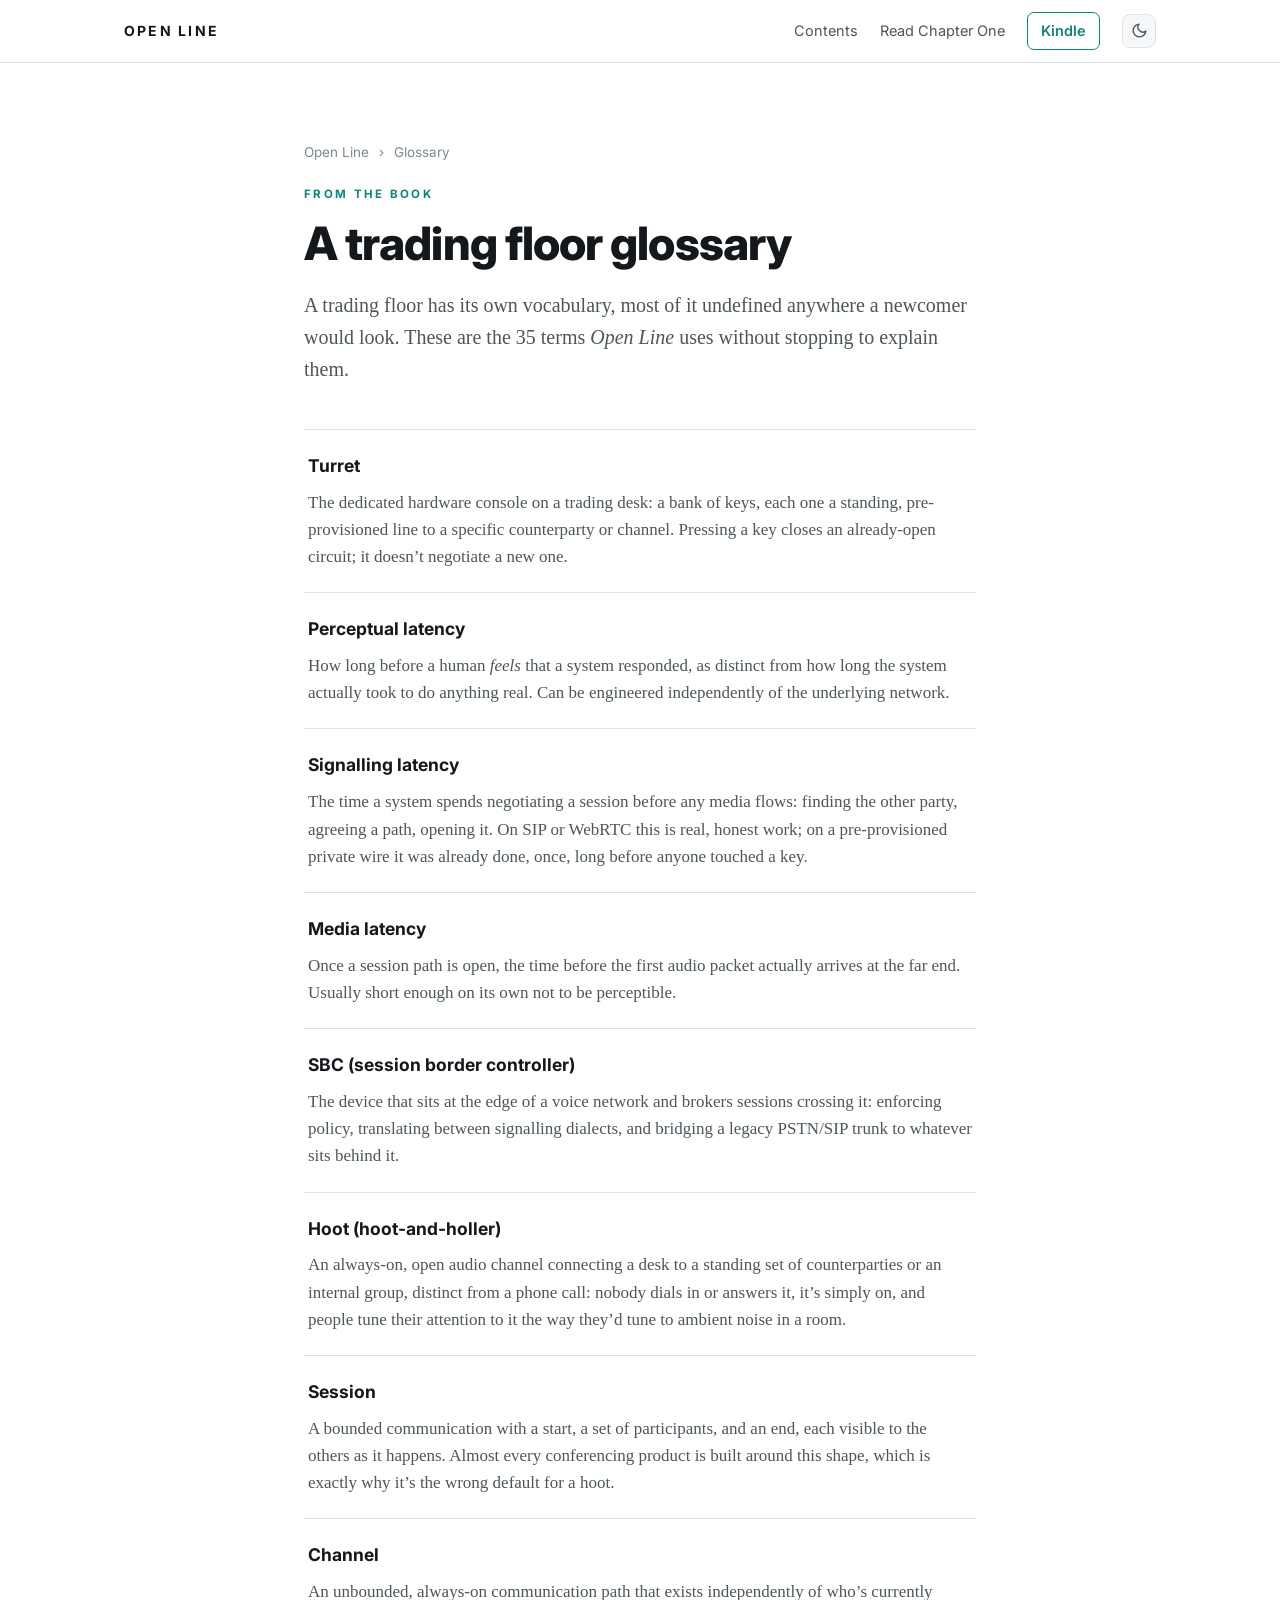
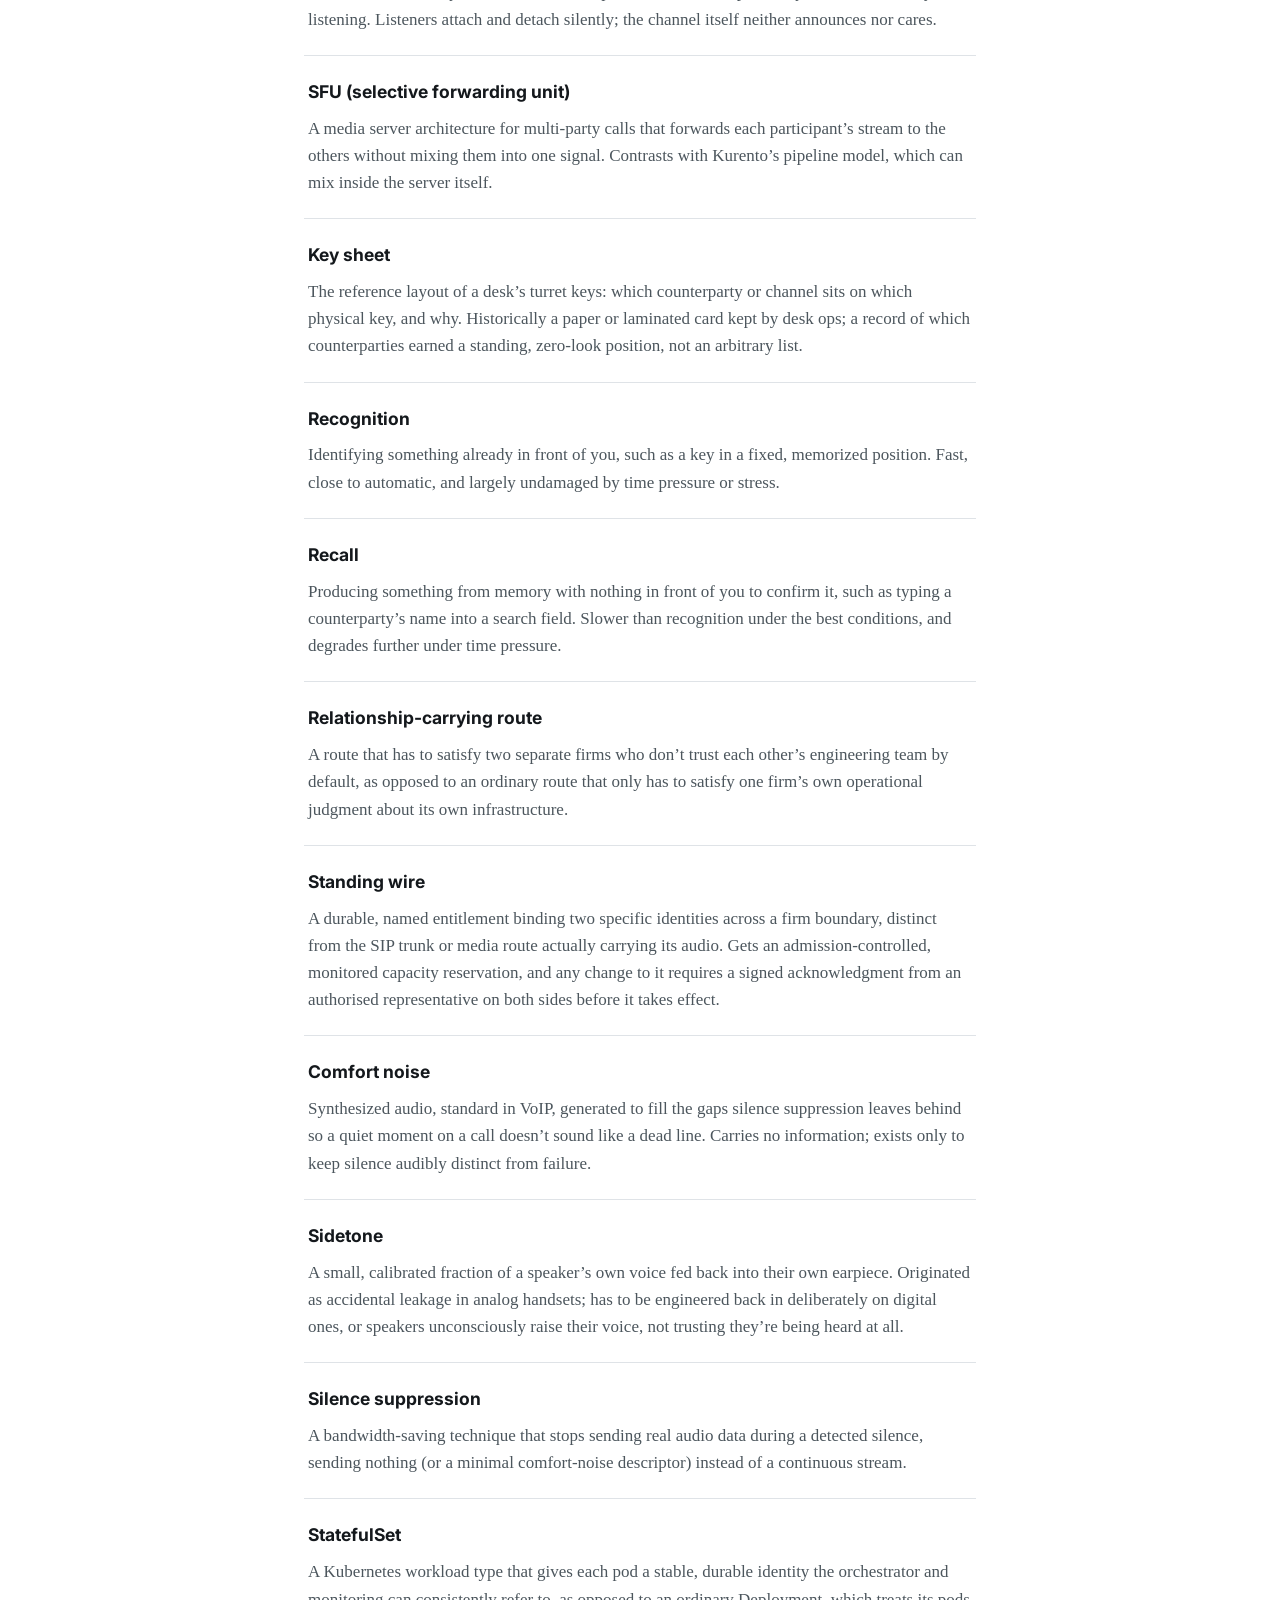
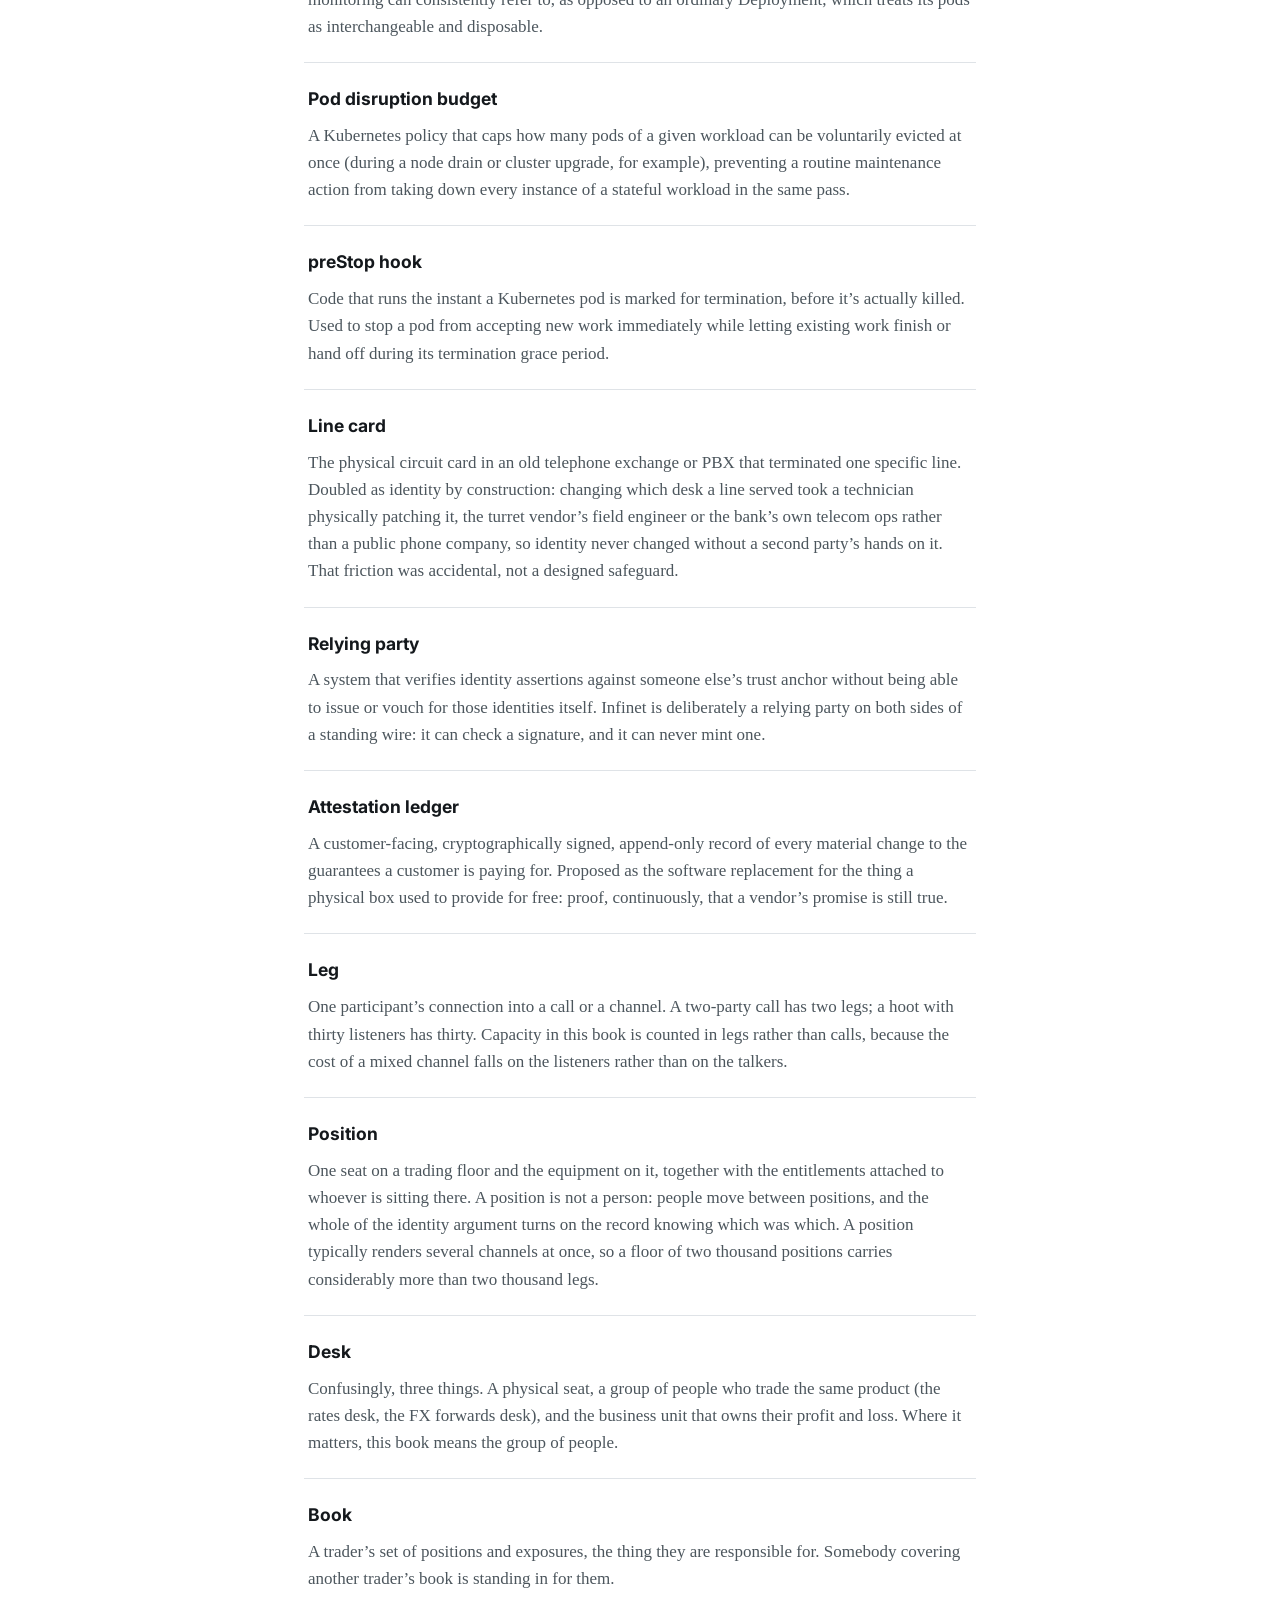
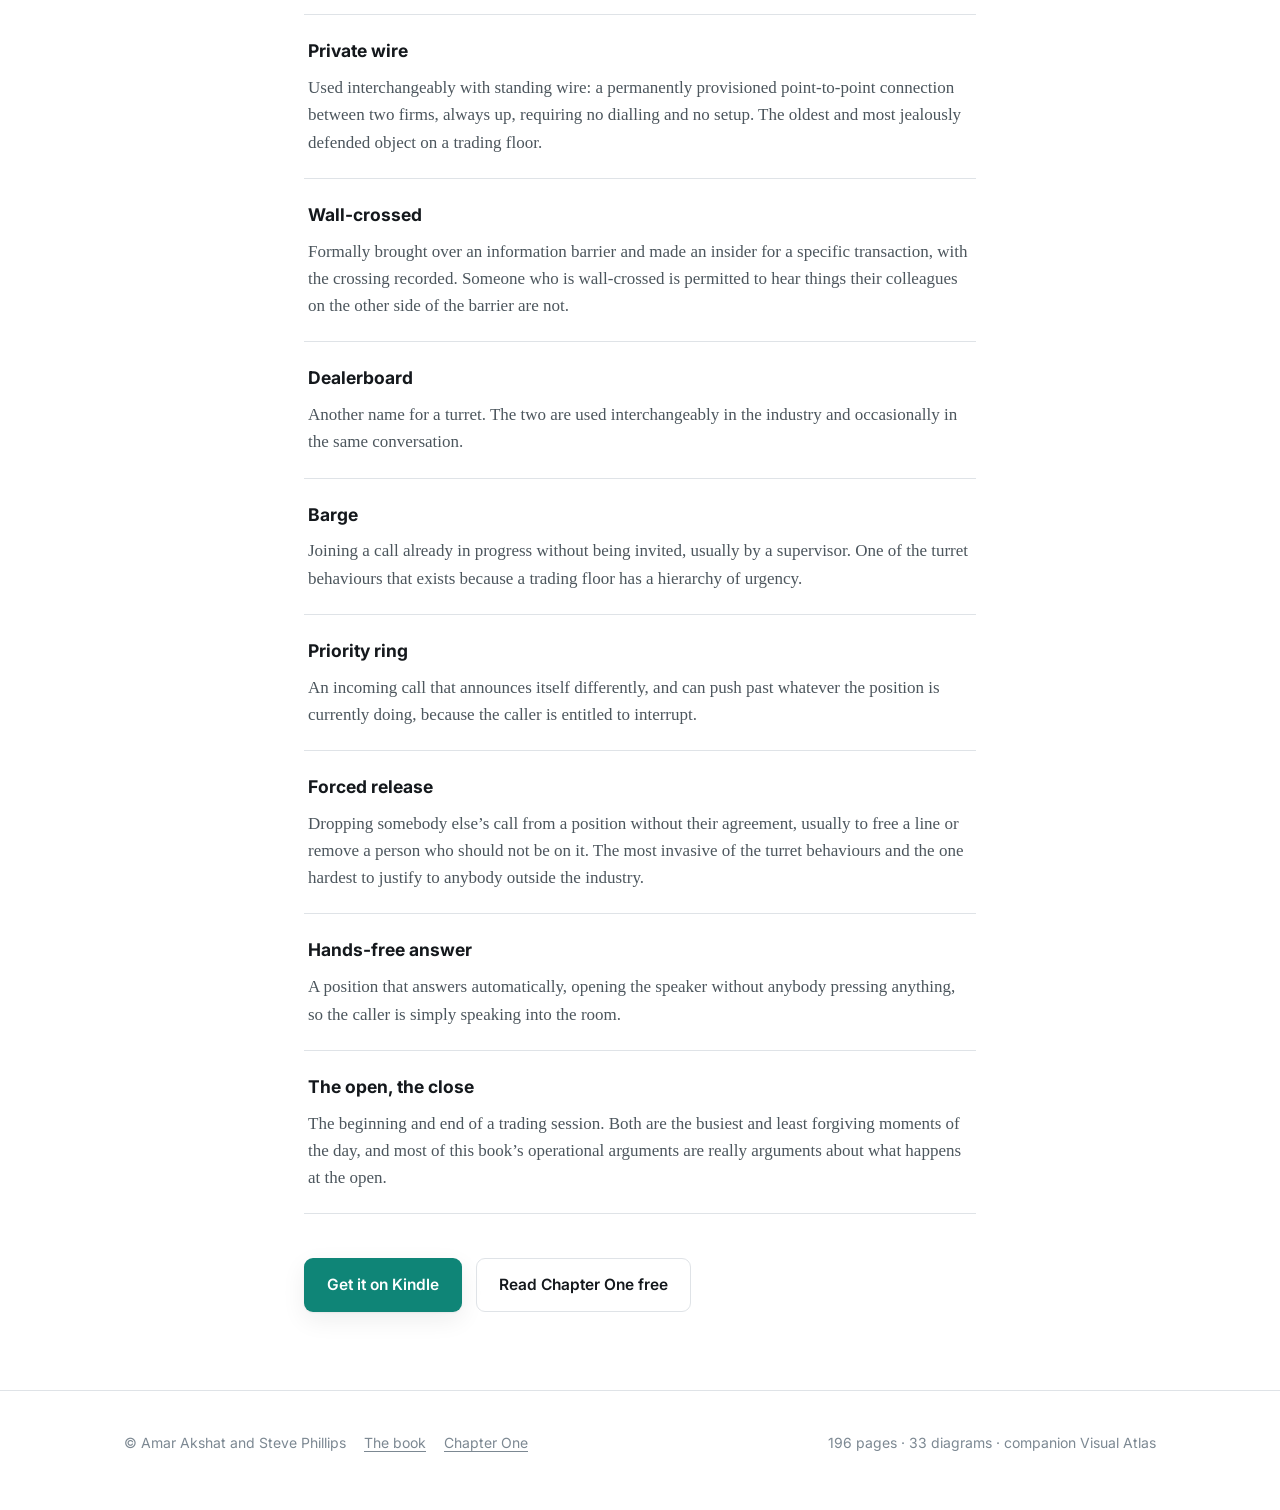
==== glossary/index.html @ 53867928 "Glossary page, turret explainer, and a pass on performance and metadata" ====
<!doctype html>
<html lang="en" data-theme="light">
<head>
<meta charset="utf-8">
<meta name="viewport" content="width=device-width, initial-scale=1">
<title>Trading Floor Glossary: Turret, Hoot, Private Wire and 32 More</title>
<meta name="description" content="A trading floor glossary: turret, dealerboard, hoot, private wire, key sheet, SBC, SFU, sidetone, comfort noise, barge and more. Thirty-five terms the floor uses and never defines, from the book Open Line.">
<link rel="canonical" href="https://tradervoice-book.press/glossary/">
<meta property="og:type" content="article">
<meta property="og:site_name" content="Open Line">
<meta property="og:locale" content="en_GB">
<meta property="og:title" content="A Trading Floor Glossary">
<meta property="og:description" content="A trading floor glossary: turret, dealerboard, hoot, private wire, key sheet, SBC, SFU, sidetone, comfort noise, barge and more. Thirty-five terms the floor uses and never defines, from the book Open Line.">
<meta property="og:url" content="https://tradervoice-book.press/glossary/">
<meta property="og:image" content="https://tradervoice-book.press/assets/og.jpg">
<meta property="og:image:type" content="image/jpeg">
<meta property="og:image:width" content="1200">
<meta property="og:image:height" content="630">
<meta name="twitter:card" content="summary_large_image">
<meta name="twitter:title" content="A Trading Floor Glossary">
<meta name="twitter:description" content="A trading floor glossary: turret, dealerboard, hoot, private wire, key sheet, SBC, SFU, sidetone, comfort noise, barge and more. Thirty-five terms the floor uses and never defines, from the book Open Line.">
<meta name="twitter:image" content="https://tradervoice-book.press/assets/og.jpg">
<meta name="theme-color" content="#ffffff" media="(prefers-color-scheme: light)">
<meta name="theme-color" content="#0d1117" media="(prefers-color-scheme: dark)">
<link rel="icon" href="../assets/favicon.svg" type="image/svg+xml">
<link rel="apple-touch-icon" href="../assets/apple-touch-icon.png">
<link rel="stylesheet" href="../assets/style.css">
<link rel="preconnect" href="https://fonts.googleapis.com">
<link rel="preconnect" href="https://fonts.gstatic.com" crossorigin>
<link rel="stylesheet" href="https://fonts.googleapis.com/css2?family=Inter:wght@400;600;700;800&display=swap" media="print" onload="this.media='all'">
<noscript><link rel="stylesheet" href="https://fonts.googleapis.com/css2?family=Inter:wght@400;600;700;800&display=swap"></noscript>
<script>
  (function () {
    var t = localStorage.getItem('ol-theme');
    document.documentElement.setAttribute('data-theme', t || (matchMedia('(prefers-color-scheme: dark)').matches ? 'dark' : 'light'));
  })();
</script>
<script type="application/ld+json">
{
  "@context": "https://schema.org",
  "@type": "DefinedTermSet",
  "name": "A trading floor glossary",
  "description": "A trading floor glossary: turret, dealerboard, hoot, private wire, key sheet, SBC, SFU, sidetone, comfort noise, barge and more. Thirty-five terms the floor uses and never defines, from the book Open Line.",
  "url": "https://tradervoice-book.press/glossary/",
  "hasDefinedTerm": [
    {
      "@type": "DefinedTerm",
      "name": "Turret",
      "description": "The dedicated hardware console on a trading desk: a bank of keys, each one a standing, pre-provisioned line to a specific counterparty or channel. Pressing a key closes an already-open circuit; it doesn\u2019t negotiate a new one.",
      "url": "https://tradervoice-book.press/glossary/#turret"
    },
    {
      "@type": "DefinedTerm",
      "name": "Perceptual latency",
      "description": "How long before a human feels that a system responded, as distinct from how long the system actually took to do anything real. Can be engineered independently of the underlying network.",
      "url": "https://tradervoice-book.press/glossary/#perceptual-latency"
    },
    {
      "@type": "DefinedTerm",
      "name": "Signalling latency",
      "description": "The time a system spends negotiating a session before any media flows: finding the other party, agreeing a path, opening it. On SIP or WebRTC this is real, honest work; on a pre-provisioned private wire it was already done, once, long before anyone touched a key.",
      "url": "https://tradervoice-book.press/glossary/#signalling-latency"
    },
    {
      "@type": "DefinedTerm",
      "name": "Media latency",
      "description": "Once a session path is open, the time before the first audio packet actually arrives at the far end. Usually short enough on its own not to be perceptible.",
      "url": "https://tradervoice-book.press/glossary/#media-latency"
    },
    {
      "@type": "DefinedTerm",
      "name": "SBC (session border controller)",
      "description": "The device that sits at the edge of a voice network and brokers sessions crossing it: enforcing policy, translating between signalling dialects, and bridging a legacy PSTN/SIP trunk to whatever sits behind it.",
      "url": "https://tradervoice-book.press/glossary/#sbc"
    },
    {
      "@type": "DefinedTerm",
      "name": "Hoot (hoot-and-holler)",
      "description": "An always-on, open audio channel connecting a desk to a standing set of counterparties or an internal group, distinct from a phone call: nobody dials in or answers it, it\u2019s simply on, and people tune their attention to it the way they\u2019d tune to ambient noise in a room.",
      "url": "https://tradervoice-book.press/glossary/#hoot"
    },
    {
      "@type": "DefinedTerm",
      "name": "Session",
      "description": "A bounded communication with a start, a set of participants, and an end, each visible to the others as it happens. Almost every conferencing product is built around this shape, which is exactly why it\u2019s the wrong default for a hoot.",
      "url": "https://tradervoice-book.press/glossary/#session"
    },
    {
      "@type": "DefinedTerm",
      "name": "Channel",
      "description": "An unbounded, always-on communication path that exists independently of who\u2019s currently listening. Listeners attach and detach silently; the channel itself neither announces nor cares.",
      "url": "https://tradervoice-book.press/glossary/#channel"
    },
    {
      "@type": "DefinedTerm",
      "name": "SFU (selective forwarding unit)",
      "description": "A media server architecture for multi-party calls that forwards each participant\u2019s stream to the others without mixing them into one signal. Contrasts with Kurento\u2019s pipeline model, which can mix inside the server itself.",
      "url": "https://tradervoice-book.press/glossary/#sfu"
    },
    {
      "@type": "DefinedTerm",
      "name": "Key sheet",
      "description": "The reference layout of a desk\u2019s turret keys: which counterparty or channel sits on which physical key, and why. Historically a paper or laminated card kept by desk ops; a record of which counterparties earned a standing, zero-look position, not an arbitrary list.",
      "url": "https://tradervoice-book.press/glossary/#key-sheet"
    },
    {
      "@type": "DefinedTerm",
      "name": "Recognition",
      "description": "Identifying something already in front of you, such as a key in a fixed, memorized position. Fast, close to automatic, and largely undamaged by time pressure or stress.",
      "url": "https://tradervoice-book.press/glossary/#recognition"
    },
    {
      "@type": "DefinedTerm",
      "name": "Recall",
      "description": "Producing something from memory with nothing in front of you to confirm it, such as typing a counterparty\u2019s name into a search field. Slower than recognition under the best conditions, and degrades further under time pressure.",
      "url": "https://tradervoice-book.press/glossary/#recall"
    },
    {
      "@type": "DefinedTerm",
      "name": "Relationship-carrying route",
      "description": "A route that has to satisfy two separate firms who don\u2019t trust each other\u2019s engineering team by default, as opposed to an ordinary route that only has to satisfy one firm\u2019s own operational judgment about its own infrastructure.",
      "url": "https://tradervoice-book.press/glossary/#relationship-carrying-route"
    },
    {
      "@type": "DefinedTerm",
      "name": "Standing wire",
      "description": "A durable, named entitlement binding two specific identities across a firm boundary, distinct from the SIP trunk or media route actually carrying its audio. Gets an admission-controlled, monitored capacity reservation, and any change to it requires a signed acknowledgment from an authorised representative on both sides before it takes effect.",
      "url": "https://tradervoice-book.press/glossary/#standing-wire"
    },
    {
      "@type": "DefinedTerm",
      "name": "Comfort noise",
      "description": "Synthesized audio, standard in VoIP, generated to fill the gaps silence suppression leaves behind so a quiet moment on a call doesn\u2019t sound like a dead line. Carries no information; exists only to keep silence audibly distinct from failure.",
      "url": "https://tradervoice-book.press/glossary/#comfort-noise"
    },
    {
      "@type": "DefinedTerm",
      "name": "Sidetone",
      "description": "A small, calibrated fraction of a speaker\u2019s own voice fed back into their own earpiece. Originated as accidental leakage in analog handsets; has to be engineered back in deliberately on digital ones, or speakers unconsciously raise their voice, not trusting they\u2019re being heard at all.",
      "url": "https://tradervoice-book.press/glossary/#sidetone"
    },
    {
      "@type": "DefinedTerm",
      "name": "Silence suppression",
      "description": "A bandwidth-saving technique that stops sending real audio data during a detected silence, sending nothing (or a minimal comfort-noise descriptor) instead of a continuous stream.",
      "url": "https://tradervoice-book.press/glossary/#silence-suppression"
    },
    {
      "@type": "DefinedTerm",
      "name": "StatefulSet",
      "description": "A Kubernetes workload type that gives each pod a stable, durable identity the orchestrator and monitoring can consistently refer to, as opposed to an ordinary Deployment, which treats its pods as interchangeable and disposable.",
      "url": "https://tradervoice-book.press/glossary/#statefulset"
    },
    {
      "@type": "DefinedTerm",
      "name": "Pod disruption budget",
      "description": "A Kubernetes policy that caps how many pods of a given workload can be voluntarily evicted at once (during a node drain or cluster upgrade, for example), preventing a routine maintenance action from taking down every instance of a stateful workload in the same pass.",
      "url": "https://tradervoice-book.press/glossary/#pod-disruption-budget"
    },
    {
      "@type": "DefinedTerm",
      "name": "preStop hook",
      "description": "Code that runs the instant a Kubernetes pod is marked for termination, before it\u2019s actually killed. Used to stop a pod from accepting new work immediately while letting existing work finish or hand off during its termination grace period.",
      "url": "https://tradervoice-book.press/glossary/#prestop-hook"
    },
    {
      "@type": "DefinedTerm",
      "name": "Line card",
      "description": "The physical circuit card in an old telephone exchange or PBX that terminated one specific line. Doubled as identity by construction: changing which desk a line served took a technician physically patching it, the turret vendor\u2019s field engineer or the bank\u2019s own telecom ops rather than a public phone company, so identity never changed without a second party\u2019s hands on it. That friction was accidental, not a designed safeguard.",
      "url": "https://tradervoice-book.press/glossary/#line-card"
    },
    {
      "@type": "DefinedTerm",
      "name": "Relying party",
      "description": "A system that verifies identity assertions against someone else\u2019s trust anchor without being able to issue or vouch for those identities itself. Infinet is deliberately a relying party on both sides of a standing wire: it can check a signature, and it can never mint one.",
      "url": "https://tradervoice-book.press/glossary/#relying-party"
    },
    {
      "@type": "DefinedTerm",
      "name": "Attestation ledger",
      "description": "A customer-facing, cryptographically signed, append-only record of every material change to the guarantees a customer is paying for. Proposed as the software replacement for the thing a physical box used to provide for free: proof, continuously, that a vendor\u2019s promise is still true.",
      "url": "https://tradervoice-book.press/glossary/#attestation-ledger"
    },
    {
      "@type": "DefinedTerm",
      "name": "Leg",
      "description": "One participant\u2019s connection into a call or a channel. A two-party call has two legs; a hoot with thirty listeners has thirty. Capacity in this book is counted in legs rather than calls, because the cost of a mixed channel falls on the listeners rather than on the talkers.",
      "url": "https://tradervoice-book.press/glossary/#leg"
    },
    {
      "@type": "DefinedTerm",
      "name": "Position",
      "description": "One seat on a trading floor and the equipment on it, together with the entitlements attached to whoever is sitting there. A position is not a person: people move between positions, and the whole of the identity argument turns on the record knowing which was which. A position typically renders several channels at once, so a floor of two thousand positions carries considerably more than two thousand legs.",
      "url": "https://tradervoice-book.press/glossary/#position"
    },
    {
      "@type": "DefinedTerm",
      "name": "Desk",
      "description": "Confusingly, three things. A physical seat, a group of people who trade the same product (the rates desk, the FX forwards desk), and the business unit that owns their profit and loss. Where it matters, this book means the group of people.",
      "url": "https://tradervoice-book.press/glossary/#desk"
    },
    {
      "@type": "DefinedTerm",
      "name": "Book",
      "description": "A trader\u2019s set of positions and exposures, the thing they are responsible for. Somebody covering another trader\u2019s book is standing in for them.",
      "url": "https://tradervoice-book.press/glossary/#book"
    },
    {
      "@type": "DefinedTerm",
      "name": "Private wire",
      "description": "Used interchangeably with standing wire: a permanently provisioned point-to-point connection between two firms, always up, requiring no dialling and no setup. The oldest and most jealously defended object on a trading floor.",
      "url": "https://tradervoice-book.press/glossary/#private-wire"
    },
    {
      "@type": "DefinedTerm",
      "name": "Wall-crossed",
      "description": "Formally brought over an information barrier and made an insider for a specific transaction, with the crossing recorded. Someone who is wall-crossed is permitted to hear things their colleagues on the other side of the barrier are not.",
      "url": "https://tradervoice-book.press/glossary/#wall-crossed"
    },
    {
      "@type": "DefinedTerm",
      "name": "Dealerboard",
      "description": "Another name for a turret. The two are used interchangeably in the industry and occasionally in the same conversation.",
      "url": "https://tradervoice-book.press/glossary/#dealerboard"
    },
    {
      "@type": "DefinedTerm",
      "name": "Barge",
      "description": "Joining a call already in progress without being invited, usually by a supervisor. One of the turret behaviours that exists because a trading floor has a hierarchy of urgency.",
      "url": "https://tradervoice-book.press/glossary/#barge"
    },
    {
      "@type": "DefinedTerm",
      "name": "Priority ring",
      "description": "An incoming call that announces itself differently, and can push past whatever the position is currently doing, because the caller is entitled to interrupt.",
      "url": "https://tradervoice-book.press/glossary/#priority-ring"
    },
    {
      "@type": "DefinedTerm",
      "name": "Forced release",
      "description": "Dropping somebody else\u2019s call from a position without their agreement, usually to free a line or remove a person who should not be on it. The most invasive of the turret behaviours and the one hardest to justify to anybody outside the industry.",
      "url": "https://tradervoice-book.press/glossary/#forced-release"
    },
    {
      "@type": "DefinedTerm",
      "name": "Hands-free answer",
      "description": "A position that answers automatically, opening the speaker without anybody pressing anything, so the caller is simply speaking into the room.",
      "url": "https://tradervoice-book.press/glossary/#hands-free-answer"
    },
    {
      "@type": "DefinedTerm",
      "name": "The open, the close",
      "description": "The beginning and end of a trading session. Both are the busiest and least forgiving moments of the day, and most of this book\u2019s operational arguments are really arguments about what happens at the open.",
      "url": "https://tradervoice-book.press/glossary/#the-open-the-close"
    }
  ]
}
</script>
</head>
<body>

<nav class="nav">
  <div class="nav-in">
    <a class="brand" href="../">Open&nbsp;Line</a>
    <div class="nav-links">
      <a href="../#contents" class="hide-sm">Contents</a>
      <a href="../read/">Read Chapter One</a>
      <a class="nav-buy" href="https://www.amazon.com/Open-Line-Rebuilding-trading-floor-Kubernetes-ebook/dp/B0HHG6NGFH/" target="_blank" rel="noopener">Kindle</a>
      <button class="themer" id="themer" type="button" aria-label="Switch between light and dark theme">
        <svg class="i-moon" viewBox="0 0 24 24" fill="none" stroke="currentColor" stroke-width="2" stroke-linecap="round" stroke-linejoin="round" aria-hidden="true"><path d="M21 12.79A9 9 0 1 1 11.21 3 7 7 0 0 0 21 12.79z"/></svg>
        <svg class="i-sun" viewBox="0 0 24 24" fill="none" stroke="currentColor" stroke-width="2" stroke-linecap="round" stroke-linejoin="round" aria-hidden="true"><circle cx="12" cy="12" r="4.2"/><path d="M12 2v2M12 20v2M4.9 4.9l1.4 1.4M17.7 17.7l1.4 1.4M2 12h2M20 12h2M4.9 19.1l1.4-1.4M17.7 6.3l1.4-1.4"/></svg>
      </button>
    </div>
  </div>
</nav>

<section>
  <div class="wrap narrow">
    <nav class="crumbs" aria-label="Breadcrumb">
      <a href="../">Open Line</a> <span aria-hidden="true">&rsaquo;</span> <span>Glossary</span>
    </nav>
    <p class="eyebrow">From the book</p>
    <h1 class="gloss-h1">A trading floor glossary</h1>
    <p class="lede">A trading floor has its own vocabulary, most of it undefined anywhere a newcomer
    would look. These are the 35 terms <em>Open Line</em> uses without stopping to explain them.</p>
    <dl class="gloss">
      <div class="gterm" id="turret">
        <dt>Turret</dt>
        <dd>The dedicated hardware console on a trading desk: a bank of keys, each one a standing, pre-provisioned line to a specific counterparty or channel. Pressing a key closes an already-open circuit; it doesn’t negotiate a new one.</dd>
      </div>
      <div class="gterm" id="perceptual-latency">
        <dt>Perceptual latency</dt>
        <dd>How long before a human <em>feels</em> that a system responded, as distinct from how long the system actually took to do anything real. Can be engineered independently of the underlying network.</dd>
      </div>
      <div class="gterm" id="signalling-latency">
        <dt>Signalling latency</dt>
        <dd>The time a system spends negotiating a session before any media flows: finding the other party, agreeing a path, opening it. On SIP or WebRTC this is real, honest work; on a pre-provisioned private wire it was already done, once, long before anyone touched a key.</dd>
      </div>
      <div class="gterm" id="media-latency">
        <dt>Media latency</dt>
        <dd>Once a session path is open, the time before the first audio packet actually arrives at the far end. Usually short enough on its own not to be perceptible.</dd>
      </div>
      <div class="gterm" id="sbc">
        <dt>SBC (session border controller)</dt>
        <dd>The device that sits at the edge of a voice network and brokers sessions crossing it: enforcing policy, translating between signalling dialects, and bridging a legacy PSTN/SIP trunk to whatever sits behind it.</dd>
      </div>
      <div class="gterm" id="hoot">
        <dt>Hoot (hoot-and-holler)</dt>
        <dd>An always-on, open audio channel connecting a desk to a standing set of counterparties or an internal group, distinct from a phone call: nobody dials in or answers it, it’s simply on, and people tune their attention to it the way they’d tune to ambient noise in a room.</dd>
      </div>
      <div class="gterm" id="session">
        <dt>Session</dt>
        <dd>A bounded communication with a start, a set of participants, and an end, each visible to the others as it happens. Almost every conferencing product is built around this shape, which is exactly why it’s the wrong default for a hoot.</dd>
      </div>
      <div class="gterm" id="channel">
        <dt>Channel</dt>
        <dd>An unbounded, always-on communication path that exists independently of who’s currently listening. Listeners attach and detach silently; the channel itself neither announces nor cares.</dd>
      </div>
      <div class="gterm" id="sfu">
        <dt>SFU (selective forwarding unit)</dt>
        <dd>A media server architecture for multi-party calls that forwards each participant’s stream to the others without mixing them into one signal. Contrasts with Kurento’s pipeline model, which can mix inside the server itself.</dd>
      </div>
      <div class="gterm" id="key-sheet">
        <dt>Key sheet</dt>
        <dd>The reference layout of a desk’s turret keys: which counterparty or channel sits on which physical key, and why. Historically a paper or laminated card kept by desk ops; a record of which counterparties earned a standing, zero-look position, not an arbitrary list.</dd>
      </div>
      <div class="gterm" id="recognition">
        <dt>Recognition</dt>
        <dd>Identifying something already in front of you, such as a key in a fixed, memorized position. Fast, close to automatic, and largely undamaged by time pressure or stress.</dd>
      </div>
      <div class="gterm" id="recall">
        <dt>Recall</dt>
        <dd>Producing something from memory with nothing in front of you to confirm it, such as typing a counterparty’s name into a search field. Slower than recognition under the best conditions, and degrades further under time pressure.</dd>
      </div>
      <div class="gterm" id="relationship-carrying-route">
        <dt>Relationship-carrying route</dt>
        <dd>A route that has to satisfy two separate firms who don’t trust each other’s engineering team by default, as opposed to an ordinary route that only has to satisfy one firm’s own operational judgment about its own infrastructure.</dd>
      </div>
      <div class="gterm" id="standing-wire">
        <dt>Standing wire</dt>
        <dd>A durable, named entitlement binding two specific identities across a firm boundary, distinct from the SIP trunk or media route actually carrying its audio. Gets an admission-controlled, monitored capacity reservation, and any change to it requires a signed acknowledgment from an authorised representative on both sides before it takes effect.</dd>
      </div>
      <div class="gterm" id="comfort-noise">
        <dt>Comfort noise</dt>
        <dd>Synthesized audio, standard in VoIP, generated to fill the gaps silence suppression leaves behind so a quiet moment on a call doesn’t sound like a dead line. Carries no information; exists only to keep silence audibly distinct from failure.</dd>
      </div>
      <div class="gterm" id="sidetone">
        <dt>Sidetone</dt>
        <dd>A small, calibrated fraction of a speaker’s own voice fed back into their own earpiece. Originated as accidental leakage in analog handsets; has to be engineered back in deliberately on digital ones, or speakers unconsciously raise their voice, not trusting they’re being heard at all.</dd>
      </div>
      <div class="gterm" id="silence-suppression">
        <dt>Silence suppression</dt>
        <dd>A bandwidth-saving technique that stops sending real audio data during a detected silence, sending nothing (or a minimal comfort-noise descriptor) instead of a continuous stream.</dd>
      </div>
      <div class="gterm" id="statefulset">
        <dt>StatefulSet</dt>
        <dd>A Kubernetes workload type that gives each pod a stable, durable identity the orchestrator and monitoring can consistently refer to, as opposed to an ordinary Deployment, which treats its pods as interchangeable and disposable.</dd>
      </div>
      <div class="gterm" id="pod-disruption-budget">
        <dt>Pod disruption budget</dt>
        <dd>A Kubernetes policy that caps how many pods of a given workload can be voluntarily evicted at once (during a node drain or cluster upgrade, for example), preventing a routine maintenance action from taking down every instance of a stateful workload in the same pass.</dd>
      </div>
      <div class="gterm" id="prestop-hook">
        <dt>preStop hook</dt>
        <dd>Code that runs the instant a Kubernetes pod is marked for termination, before it’s actually killed. Used to stop a pod from accepting new work immediately while letting existing work finish or hand off during its termination grace period.</dd>
      </div>
      <div class="gterm" id="line-card">
        <dt>Line card</dt>
        <dd>The physical circuit card in an old telephone exchange or PBX that terminated one specific line. Doubled as identity by construction: changing which desk a line served took a technician physically patching it, the turret vendor’s field engineer or the bank’s own telecom ops rather than a public phone company, so identity never changed without a second party’s hands on it. That friction was accidental, not a designed safeguard.</dd>
      </div>
      <div class="gterm" id="relying-party">
        <dt>Relying party</dt>
        <dd>A system that verifies identity assertions against someone else’s trust anchor without being able to issue or vouch for those identities itself. Infinet is deliberately a relying party on both sides of a standing wire: it can check a signature, and it can never mint one.</dd>
      </div>
      <div class="gterm" id="attestation-ledger">
        <dt>Attestation ledger</dt>
        <dd>A customer-facing, cryptographically signed, append-only record of every material change to the guarantees a customer is paying for. Proposed as the software replacement for the thing a physical box used to provide for free: proof, continuously, that a vendor’s promise is still true.</dd>
      </div>
      <div class="gterm" id="leg">
        <dt>Leg</dt>
        <dd>One participant’s connection into a call or a channel. A two-party call has two legs; a hoot with thirty listeners has thirty. Capacity in this book is counted in legs rather than calls, because the cost of a mixed channel falls on the listeners rather than on the talkers.</dd>
      </div>
      <div class="gterm" id="position">
        <dt>Position</dt>
        <dd>One seat on a trading floor and the equipment on it, together with the entitlements attached to whoever is sitting there. A position is not a person: people move between positions, and the whole of the identity argument turns on the record knowing which was which. A position typically renders several channels at once, so a floor of two thousand positions carries considerably more than two thousand legs.</dd>
      </div>
      <div class="gterm" id="desk">
        <dt>Desk</dt>
        <dd>Confusingly, three things. A physical seat, a group of people who trade the same product (the rates desk, the FX forwards desk), and the business unit that owns their profit and loss. Where it matters, this book means the group of people.</dd>
      </div>
      <div class="gterm" id="book">
        <dt>Book</dt>
        <dd>A trader’s set of positions and exposures, the thing they are responsible for. Somebody covering another trader’s book is standing in for them.</dd>
      </div>
      <div class="gterm" id="private-wire">
        <dt>Private wire</dt>
        <dd>Used interchangeably with standing wire: a permanently provisioned point-to-point connection between two firms, always up, requiring no dialling and no setup. The oldest and most jealously defended object on a trading floor.</dd>
      </div>
      <div class="gterm" id="wall-crossed">
        <dt>Wall-crossed</dt>
        <dd>Formally brought over an information barrier and made an insider for a specific transaction, with the crossing recorded. Someone who is wall-crossed is permitted to hear things their colleagues on the other side of the barrier are not.</dd>
      </div>
      <div class="gterm" id="dealerboard">
        <dt>Dealerboard</dt>
        <dd>Another name for a turret. The two are used interchangeably in the industry and occasionally in the same conversation.</dd>
      </div>
      <div class="gterm" id="barge">
        <dt>Barge</dt>
        <dd>Joining a call already in progress without being invited, usually by a supervisor. One of the turret behaviours that exists because a trading floor has a hierarchy of urgency.</dd>
      </div>
      <div class="gterm" id="priority-ring">
        <dt>Priority ring</dt>
        <dd>An incoming call that announces itself differently, and can push past whatever the position is currently doing, because the caller is entitled to interrupt.</dd>
      </div>
      <div class="gterm" id="forced-release">
        <dt>Forced release</dt>
        <dd>Dropping somebody else’s call from a position without their agreement, usually to free a line or remove a person who should not be on it. The most invasive of the turret behaviours and the one hardest to justify to anybody outside the industry.</dd>
      </div>
      <div class="gterm" id="hands-free-answer">
        <dt>Hands-free answer</dt>
        <dd>A position that answers automatically, opening the speaker without anybody pressing anything, so the caller is simply speaking into the room.</dd>
      </div>
      <div class="gterm" id="the-open-the-close">
        <dt>The open, the close</dt>
        <dd>The beginning and end of a trading session. Both are the busiest and least forgiving moments of the day, and most of this book’s operational arguments are really arguments about what happens at the open.</dd>
      </div>
    </dl>
    <div class="cta-row" style="margin-top:44px">
      <a class="btn btn-primary" href="https://www.amazon.com/Open-Line-Rebuilding-trading-floor-Kubernetes-ebook/dp/B0HHG6NGFH/" target="_blank" rel="noopener">Get it on Kindle</a>
      <a class="btn btn-ghost" href="../read/">Read Chapter One free</a>
    </div>
  </div>
</section>

<footer class="site">
  <div class="wrap fl">
    <span>&copy; Amar Akshat and Steve Phillips</span>
    <a href="../">The book</a>
    <a href="../read/">Chapter One</a>
    <span class="sp">196 pages &middot; 33 diagrams &middot; companion Visual Atlas</span>
  </div>
</footer>

<script src="../assets/app.js"></script>
</body>
</html>
---- assets/style.css ----
/* Open Line — book site
   Light by default, dark by toggle or system preference. */

:root {
  --bg:        #ffffff;
  --bg-alt:    #f6f7f8;
  --bg-sunk:   #eceef0;
  --ink:       #14181c;
  --ink-soft:  #4c565d;
  --ink-faint: #7c8892;
  --rule:      #dfe3e7;
  --amber:     #a97c14;
  --amber-bg:  #faf1dc;
  --teal:      #0f8577;
  --teal-bg:   #e2f3ef;
  --paper:     #fdfbf6;
  --paper-ink: #23282c;
  --shadow:    0 1px 2px rgba(16,22,28,.06), 0 8px 24px rgba(16,22,28,.07);
  --shadow-lg: 0 2px 6px rgba(16,22,28,.08), 0 24px 60px rgba(16,22,28,.14);
  --serif: "Iowan Old Style", "Palatino Linotype", Palatino, "Source Serif Pro", Georgia, serif;
  --sans: Inter, -apple-system, BlinkMacSystemFont, "Segoe UI", Roboto, Helvetica, Arial, sans-serif;
  --mono: ui-monospace, SFMono-Regular, "SF Mono", Menlo, Consolas, monospace;
  --wrap: 1080px;
}

:root[data-theme="dark"] {
  --bg:        #0d1117;
  --bg-alt:    #131a24;
  --bg-sunk:   #0a0e14;
  --ink:       #e8edf2;
  --ink-soft:  #aab5bf;
  --ink-faint: #7f8b96;
  --rule:      #232c38;
  --amber:     #d9a63b;
  --amber-bg:  #1e1808;
  --teal:      #46b3a2;
  --teal-bg:   #0a1a17;
  --paper:     #151c25;
  --paper-ink: #dfe6ec;
  --shadow:    0 1px 2px rgba(0,0,0,.4), 0 8px 24px rgba(0,0,0,.4);
  --shadow-lg: 0 2px 6px rgba(0,0,0,.5), 0 24px 60px rgba(0,0,0,.6);
}

@media (prefers-color-scheme: dark) {
  :root:not([data-theme="light"]) {
    --bg:        #0d1117;
    --bg-alt:    #131a24;
    --bg-sunk:   #0a0e14;
    --ink:       #e8edf2;
    --ink-soft:  #aab5bf;
    --ink-faint: #7f8b96;
    --rule:      #232c38;
    --amber:     #d9a63b;
    --amber-bg:  #1e1808;
    --teal:      #46b3a2;
    --teal-bg:   #0a1a17;
    --paper:     #151c25;
    --paper-ink: #dfe6ec;
    --shadow:    0 1px 2px rgba(0,0,0,.4), 0 8px 24px rgba(0,0,0,.4);
    --shadow-lg: 0 2px 6px rgba(0,0,0,.5), 0 24px 60px rgba(0,0,0,.6);
  }
}

* { box-sizing: border-box; }

html { scroll-behavior: smooth; }
@media (prefers-reduced-motion: reduce) { html { scroll-behavior: auto; } }

body {
  margin: 0;
  background: var(--bg);
  color: var(--ink);
  font-family: var(--sans);
  font-size: 17px;
  line-height: 1.65;
  -webkit-font-smoothing: antialiased;
  transition: background .25s ease, color .25s ease;
}

a { color: var(--teal); text-underline-offset: 3px; }
img { max-width: 100%; display: block; }

.wrap { max-width: var(--wrap); margin: 0 auto; padding: 0 24px; }
.narrow { max-width: 720px; }

/* ---------- nav ---------- */

.nav {
  position: sticky; top: 0; z-index: 50;
  background: color-mix(in srgb, var(--bg) 88%, transparent);
  backdrop-filter: saturate(1.6) blur(12px);
  border-bottom: 1px solid var(--rule);
}
.nav-in {
  max-width: var(--wrap); margin: 0 auto; padding: 12px 24px;
  display: flex; align-items: center; gap: 20px;
}
.brand {
  font-weight: 700; letter-spacing: .16em; font-size: 14px;
  text-transform: uppercase; color: var(--ink); text-decoration: none;
  white-space: nowrap;
}
.nav-links { margin-left: auto; display: flex; align-items: center; gap: 22px; }
.nav-links a {
  color: var(--ink-soft); text-decoration: none; font-size: 14.5px;
}
.nav-links a:hover { color: var(--ink); }
.nav-links a.nav-buy {
  color: var(--teal); font-weight: 600; border: 1px solid var(--teal);
  padding: 6px 13px; border-radius: 7px;
}
.nav-links a.nav-buy:hover { background: var(--teal); color: #fff; }
@media (max-width: 720px) { .nav-links a.hide-sm { display: none; } }

.themer {
  border: 1px solid var(--rule); background: var(--bg-alt); color: var(--ink-soft);
  width: 34px; height: 34px; border-radius: 8px; cursor: pointer;
  display: grid; place-items: center; padding: 0; flex: none;
}
.themer:hover { color: var(--ink); border-color: var(--ink-faint); }
.themer svg { width: 17px; height: 17px; }
:root[data-theme="dark"] .i-sun { display: block; }
:root[data-theme="dark"] .i-moon { display: none; }
.i-sun { display: none; }
.i-moon { display: block; }
@media (prefers-color-scheme: dark) {
  :root:not([data-theme="light"]) .i-sun { display: block; }
  :root:not([data-theme="light"]) .i-moon { display: none; }
}

/* ---------- buttons ---------- */

.btn {
  display: inline-flex; align-items: center; gap: 9px;
  padding: 13px 22px; border-radius: 9px; font-size: 15.5px; font-weight: 600;
  text-decoration: none; border: 1px solid transparent; cursor: pointer;
  transition: transform .12s ease, box-shadow .18s ease, background .18s ease;
  font-family: inherit;
}
.btn:hover { transform: translateY(-1px); }
.btn-primary { background: var(--teal); color: #fff; box-shadow: var(--shadow); }
.btn-primary:hover { background: color-mix(in srgb, var(--teal) 88%, #000); }
.btn-ghost { background: transparent; color: var(--ink); border-color: var(--rule); }
.btn-ghost:hover { border-color: var(--ink-faint); }

/* ---------- hero ---------- */

.hero {
  padding: 84px 0 76px;
  background:
    radial-gradient(900px 420px at 78% -8%, var(--teal-bg), transparent 62%),
    radial-gradient(700px 380px at 6% 4%, var(--amber-bg), transparent 60%);
  border-bottom: 1px solid var(--rule);
}
.hero-grid {
  display: grid; grid-template-columns: 1.15fr .85fr; gap: 60px; align-items: center;
}
@media (max-width: 900px) {
  .hero { padding: 52px 0 56px; }
  .hero-grid { grid-template-columns: 1fr; gap: 44px; }
  .hero-art { order: -1; justify-content: center; }
  .hero-art img { max-height: 340px; }
}

.kicker {
  font-size: 12px; letter-spacing: .22em; text-transform: uppercase;
  color: var(--amber); font-weight: 700; margin: 0 0 20px;
}
h1.title {
  font-family: var(--sans);
  font-size: clamp(46px, 8vw, 82px); line-height: .98; letter-spacing: -.02em;
  font-weight: 800; margin: 0 0 22px;
}
.sub {
  font-family: var(--serif); font-size: clamp(19px, 2.3vw, 23px); line-height: 1.45;
  color: var(--ink-soft); margin: 0 0 30px; max-width: 30em;
}
.byline {
  font-size: 13.5px; letter-spacing: .1em; text-transform: uppercase;
  color: var(--ink-faint); margin: 0 0 32px; font-weight: 600;
}
.cta-row { display: flex; flex-wrap: wrap; gap: 14px; align-items: center; }
.cta-note { font-size: 14px; color: var(--ink-faint); margin: 18px 0 0; }

.hero-art { position: relative; display: flex; justify-content: flex-end; }
.hero-art img {
  width: auto; max-width: 100%; max-height: 460px; border-radius: 4px;
  box-shadow: var(--shadow-lg);
  transform: perspective(1400px) rotateY(-11deg) rotateX(2deg);
  transition: transform .5s cubic-bezier(.2,.7,.3,1);
}
.hero-art img:hover { transform: perspective(1400px) rotateY(-4deg) rotateX(1deg); }
@media (prefers-reduced-motion: reduce) { .hero-art img { transform: none; } }

/* ---------- generic section ---------- */

section { padding: 78px 0; }
section.alt { background: var(--bg-alt); border-block: 1px solid var(--rule); }
.eyebrow {
  font-size: 11.5px; letter-spacing: .2em; text-transform: uppercase;
  color: var(--teal); font-weight: 700; margin: 0 0 14px;
}
h2 {
  font-size: clamp(28px, 4vw, 38px); line-height: 1.15; letter-spacing: -.015em;
  font-weight: 750; margin: 0 0 20px;
}
h3 { font-size: 19px; line-height: 1.3; margin: 0 0 10px; font-weight: 700; }
.lede { font-family: var(--serif); font-size: 20px; line-height: 1.6; color: var(--ink-soft); }
p { margin: 0 0 18px; }

/* pull quote from the book */
.pull {
  font-family: var(--serif); font-size: clamp(24px, 3.4vw, 34px); line-height: 1.35;
  margin: 0; padding: 8px 0 8px 30px; border-left: 4px solid var(--amber);
  color: var(--ink);
}
.pull cite { display: block; margin-top: 18px; font: 600 13px/1 var(--sans);
  letter-spacing: .14em; text-transform: uppercase; color: var(--ink-faint); font-style: normal; }

/* ---------- the question / cards ---------- */

.cards { display: grid; grid-template-columns: repeat(3, 1fr); gap: 20px; margin-top: 40px; }
@media (max-width: 860px) { .cards { grid-template-columns: 1fr; } }
.card {
  background: var(--bg); border: 1px solid var(--rule); border-radius: 12px;
  padding: 26px 24px; box-shadow: var(--shadow);
}
section.alt .card { background: var(--bg); }
.card .n {
  font: 700 12px/1 var(--mono); letter-spacing: .1em; color: var(--amber);
  display: block; margin-bottom: 14px;
}
.card p { color: var(--ink-soft); font-size: 15.5px; margin: 0; }

/* ---------- figures ---------- */

.figs { display: grid; grid-template-columns: repeat(2, 1fr); gap: 26px; margin-top: 40px; }
@media (max-width: 780px) { .figs { grid-template-columns: 1fr; } }
figure.fig {
  margin: 0; background: #fff; border: 1px solid var(--rule); border-radius: 12px;
  overflow: hidden; box-shadow: var(--shadow);
}
figure.fig img { width: 100%; }
figure.fig figcaption {
  font-size: 14px; color: var(--ink-soft); padding: 14px 18px 16px;
  background: var(--bg); border-top: 1px solid var(--rule);
}

/* ---------- contents ---------- */

.toc { margin-top: 36px; border-top: 1px solid var(--rule); }
.toc-part {
  font: 700 11.5px/1 var(--sans); letter-spacing: .2em; text-transform: uppercase;
  color: var(--amber); padding: 30px 0 12px;
}
.toc-row {
  display: flex; gap: 20px; align-items: baseline;
  padding: 13px 4px; border-bottom: 1px solid var(--rule);
}
.toc-row .num {
  font: 600 13px/1 var(--mono); color: var(--ink-faint); width: 26px; flex: none;
}
.toc-row .nm { font-weight: 600; }
.toc-row .bl { color: var(--ink-faint); font-size: 14.5px; margin-left: auto; text-align: right; }
@media (max-width: 700px) { .toc-row .bl { display: none; } }
.toc-row.free { background: var(--teal-bg); border-radius: 8px; padding-inline: 12px; }
.toc-row.free .free-tag {
  font: 700 10.5px/1 var(--sans); letter-spacing: .12em; text-transform: uppercase;
  color: #fff; background: var(--teal); padding: 5px 9px; border-radius: 20px; margin-left: auto;
}

/* ---------- quotes (placeholders until supplied) ---------- */

/* one quote runs as a single centred feature; .grid takes over from two up */
.quotes { margin-top: 40px; }
.quotes.grid { display: grid; grid-template-columns: repeat(2, 1fr); gap: 22px; }
@media (max-width: 820px) { .quotes.grid { grid-template-columns: 1fr; } }
blockquote.endorse {
  margin: 0; background: var(--bg); border: 1px solid var(--rule); border-left: 3px solid var(--amber);
  border-radius: 10px; padding: 26px 26px 22px; box-shadow: var(--shadow);
}
blockquote.endorse p {
  font-family: var(--serif); font-size: 18px; line-height: 1.55; color: var(--ink); margin: 0 0 18px;
}
blockquote.endorse footer {
  font-size: 13.5px; color: var(--ink-faint); font-weight: 600;
}
blockquote.endorse.feature {
  max-width: 780px; margin-inline: auto; padding: 40px 44px 34px;
  border-left-width: 4px;
}
blockquote.endorse.feature p { font-size: 22px; line-height: 1.5; margin-bottom: 14px; }
blockquote.endorse.feature p:last-of-type { margin-bottom: 24px; }
blockquote.endorse.feature footer { font-size: 14.5px; }
@media (max-width: 620px) { blockquote.endorse.feature { padding: 30px 26px 24px; }
  blockquote.endorse.feature p { font-size: 19px; } }

/* ---------- authors ---------- */

.authors { display: grid; grid-template-columns: 1fr 1fr; gap: 40px; margin-top: 40px; }
@media (max-width: 780px) { .authors { grid-template-columns: 1fr; gap: 32px; } }
.author .portrait {
  width: 132px; height: 132px; border-radius: 50%; object-fit: cover;
  object-position: center 28%;
  border: 3px solid var(--bg); box-shadow: var(--shadow); margin: 0 0 20px;
  background: var(--bg-alt);
}
.author h3 { margin-bottom: 4px; }
.author .role {
  font-size: 12.5px; letter-spacing: .12em; text-transform: uppercase;
  color: var(--amber); font-weight: 700; margin: 0 0 14px;
}
.author p { color: var(--ink-soft); font-size: 15.5px; }

/* ---------- final cta ---------- */

.finale {
  background: var(--bg-sunk); border-top: 1px solid var(--rule); text-align: center;
}
.finale h2 { max-width: 16em; margin-inline: auto; }
.finale .lede { max-width: 34em; margin: 0 auto 32px; }
.finale .cta-row { justify-content: center; }

footer.site {
  padding: 40px 0 56px; border-top: 1px solid var(--rule);
  font-size: 14px; color: var(--ink-faint);
}
footer.site .fl { display: flex; flex-wrap: wrap; gap: 18px; align-items: center; }
footer.site a { color: var(--ink-faint); }
footer.site .sp { margin-left: auto; }
@media (max-width: 640px) { footer.site .sp { margin-left: 0; } }

/* ================= READER ================= */

body.reader { background: var(--bg-sunk); }

.reader-bar {
  position: sticky; top: 0; z-index: 60;
  background: color-mix(in srgb, var(--bg) 92%, transparent);
  backdrop-filter: blur(12px) saturate(1.6);
  border-bottom: 1px solid var(--rule);
}
.reader-bar .nav-in { gap: 14px; }
.reader-title {
  font-size: 14px; color: var(--ink-faint); white-space: nowrap; overflow: hidden;
  text-overflow: ellipsis;
}
@media (max-width: 720px) { .reader-title { display: none; } }

.stage { padding: 34px 16px 20px; display: grid; place-items: center; }

/* the book object */
.book {
  position: relative;
  width: min(1000px, 100%);
  aspect-ratio: 10 / 7;
  perspective: 2600px;
}
@media (max-width: 820px) { .book { aspect-ratio: 3 / 4; } }

.leaf-stack { position: absolute; inset: 0; transform-style: preserve-3d; }

/* Each sheet occupies the right half in spread mode and flips about the spine. */
.sheet {
  position: absolute; top: 0; left: 50%; width: 50%; height: 100%;
  transform-origin: left center; transform-style: preserve-3d;
  transition: transform .78s cubic-bezier(.42,.02,.24,1);
  will-change: transform;
}
.sheet.flipped { transform: rotateY(-180deg); }
.sheet.instant { transition: none; }

.face {
  position: absolute; inset: 0; backface-visibility: hidden; overflow: hidden;
  background: var(--paper); color: var(--paper-ink);
  border: 1px solid var(--rule);
}
.face.back { transform: rotateY(180deg); }
.face.front { border-left: none; box-shadow: inset 14px 0 24px -18px rgba(0,0,0,.45); }
.face.back  { border-right: none; box-shadow: inset -14px 0 24px -18px rgba(0,0,0,.45); }

/* single-page (narrow) mode: sheet fills the whole book, no spine shadow */
.book.single .sheet { left: 0; width: 100%; }
.book.single .face { box-shadow: none; border: 1px solid var(--rule); }
.book.single .cover-left { display: none; }

/* the static left board behind the stack */
.cover-left {
  position: absolute; top: 0; left: 0; width: 50%; height: 100%;
  background: var(--paper); color: var(--paper-ink);
  border: 1px solid var(--rule); border-right: none;
  box-shadow: inset -14px 0 24px -18px rgba(0,0,0,.45);
  overflow: hidden;
}

.page {
  height: 100%; padding: 7% 9% 6%;
  display: flex; flex-direction: column;
  font-family: var(--serif); font-size: clamp(13px, 1.42vw, 16.5px); line-height: 1.62;
  overflow: hidden;
}
.page-body { flex: 1 1 auto; overflow: hidden; }
.page p { margin: 0 0 .85em; text-align: justify; hyphens: auto; }
.page p:first-child { margin-top: 0; }
.page h2.ch-h {
  font-family: var(--sans); font-size: 1.7em; line-height: 1.15; font-weight: 800;
  letter-spacing: -.01em; margin: 0 0 .7em; text-align: left; hyphens: none;
}
.page .ch-num {
  font: 700 .72em/1 var(--sans); letter-spacing: .22em; text-transform: uppercase;
  color: var(--amber); margin: 0 0 1em;
}
.page blockquote {
  margin: 1.1em 0; padding-left: 1.1em; border-left: 3px solid var(--amber);
  font-style: italic; color: var(--ink-soft);
}
.page blockquote p { text-align: left; }
.page figure { margin: 1em 0; text-align: center; }
.page figure img { width: 100%; }
.page figure figcaption {
  font: .78em/1.4 var(--sans); color: var(--ink-faint); margin-top: .5em; text-align: left;
}
.page .folio {
  flex: none; padding-top: 10px; margin-top: 6px;
  font: 600 .72em/1 var(--sans); letter-spacing: .1em;
  color: var(--ink-faint); display: flex; justify-content: space-between;
}
.page .folio .bk { text-transform: uppercase; letter-spacing: .16em; }

/* opening / closing boards */
.page.board {
  justify-content: center; align-items: center; text-align: center;
  background: linear-gradient(160deg, var(--bg-alt), var(--paper));
}
.page.board p { text-align: center; }
.page.board .bt {
  font-family: var(--sans); font-size: 2.1em; font-weight: 800; letter-spacing: .04em;
  margin: 0 0 .5em;
}
.page.board .bs { color: var(--ink-soft); font-size: .95em; max-width: 22em; margin: 0 0 1.6em; }
.page.board .ba {
  font: 600 .78em/1.6 var(--sans); letter-spacing: .16em; text-transform: uppercase;
  color: var(--ink-faint);
}
.page.board .rule { width: 60px; height: 3px; background: var(--amber); margin: 0 0 1.6em; }

/* controls */
.controls {
  display: flex; align-items: center; justify-content: center; gap: 16px;
  padding: 6px 16px 46px; flex-wrap: wrap;
}
.pgbtn {
  width: 44px; height: 44px; border-radius: 50%; border: 1px solid var(--rule);
  background: var(--bg); color: var(--ink); cursor: pointer;
  display: grid; place-items: center; box-shadow: var(--shadow); flex: none;
}
.pgbtn:hover:not(:disabled) { border-color: var(--ink-faint); }
.pgbtn:disabled { opacity: .34; cursor: default; }
.pgbtn svg { width: 18px; height: 18px; }
.counter {
  font: 600 13px/1 var(--sans); letter-spacing: .1em; color: var(--ink-faint);
  min-width: 106px; text-align: center; text-transform: uppercase;
}
.progress {
  width: min(1000px, 100%); height: 3px; background: var(--rule);
  border-radius: 3px; overflow: hidden; margin: 0 auto 22px;
}
.progress i { display: block; height: 100%; width: 0; background: var(--amber); transition: width .5s ease; }

.hint { text-align: center; font-size: 13.5px; color: var(--ink-faint); padding: 0 16px 40px; }
.hint kbd {
  font: 600 12px/1 var(--mono); border: 1px solid var(--rule); border-bottom-width: 2px;
  border-radius: 5px; padding: 3px 6px; background: var(--bg); color: var(--ink-soft);
}

/* end-of-chapter call to action, shown under the book */
.reader-cta {
  max-width: 660px; margin: 0 auto; padding: 0 16px 80px; text-align: center;
}
.reader-cta h2 { font-size: 27px; }
.reader-cta .cta-row { justify-content: center; }

/* fallback: no-JS gets plain scrolling prose */
.noscript-prose { max-width: 700px; margin: 0 auto; padding: 40px 24px 80px; font-family: var(--serif); }

/* ---------- breadcrumbs and glossary ---------- */

.crumbs { font-size: 13.5px; color: var(--ink-faint); margin-bottom: 22px; }
.crumbs a { color: var(--ink-faint); text-decoration: none; }
.crumbs a:hover { color: var(--teal); text-decoration: underline; }
.crumbs span[aria-hidden] { margin: 0 6px; }

h1.gloss-h1 {
  font-size: clamp(32px, 5vw, 46px); line-height: 1.1; letter-spacing: -.02em;
  font-weight: 800; margin: 0 0 20px;
}

dl.gloss { margin: 44px 0 0; border-top: 1px solid var(--rule); }
.gterm { padding: 22px 4px; border-bottom: 1px solid var(--rule); scroll-margin-top: 84px; }
.gterm:target { background: var(--amber-bg); border-radius: 8px; padding-inline: 14px; }
.gterm dt {
  font-weight: 700; font-size: 17.5px; margin: 0 0 8px; color: var(--ink);
}
.gterm dd {
  margin: 0; color: var(--ink-soft); font-family: var(--serif);
  font-size: 17px; line-height: 1.6;
}
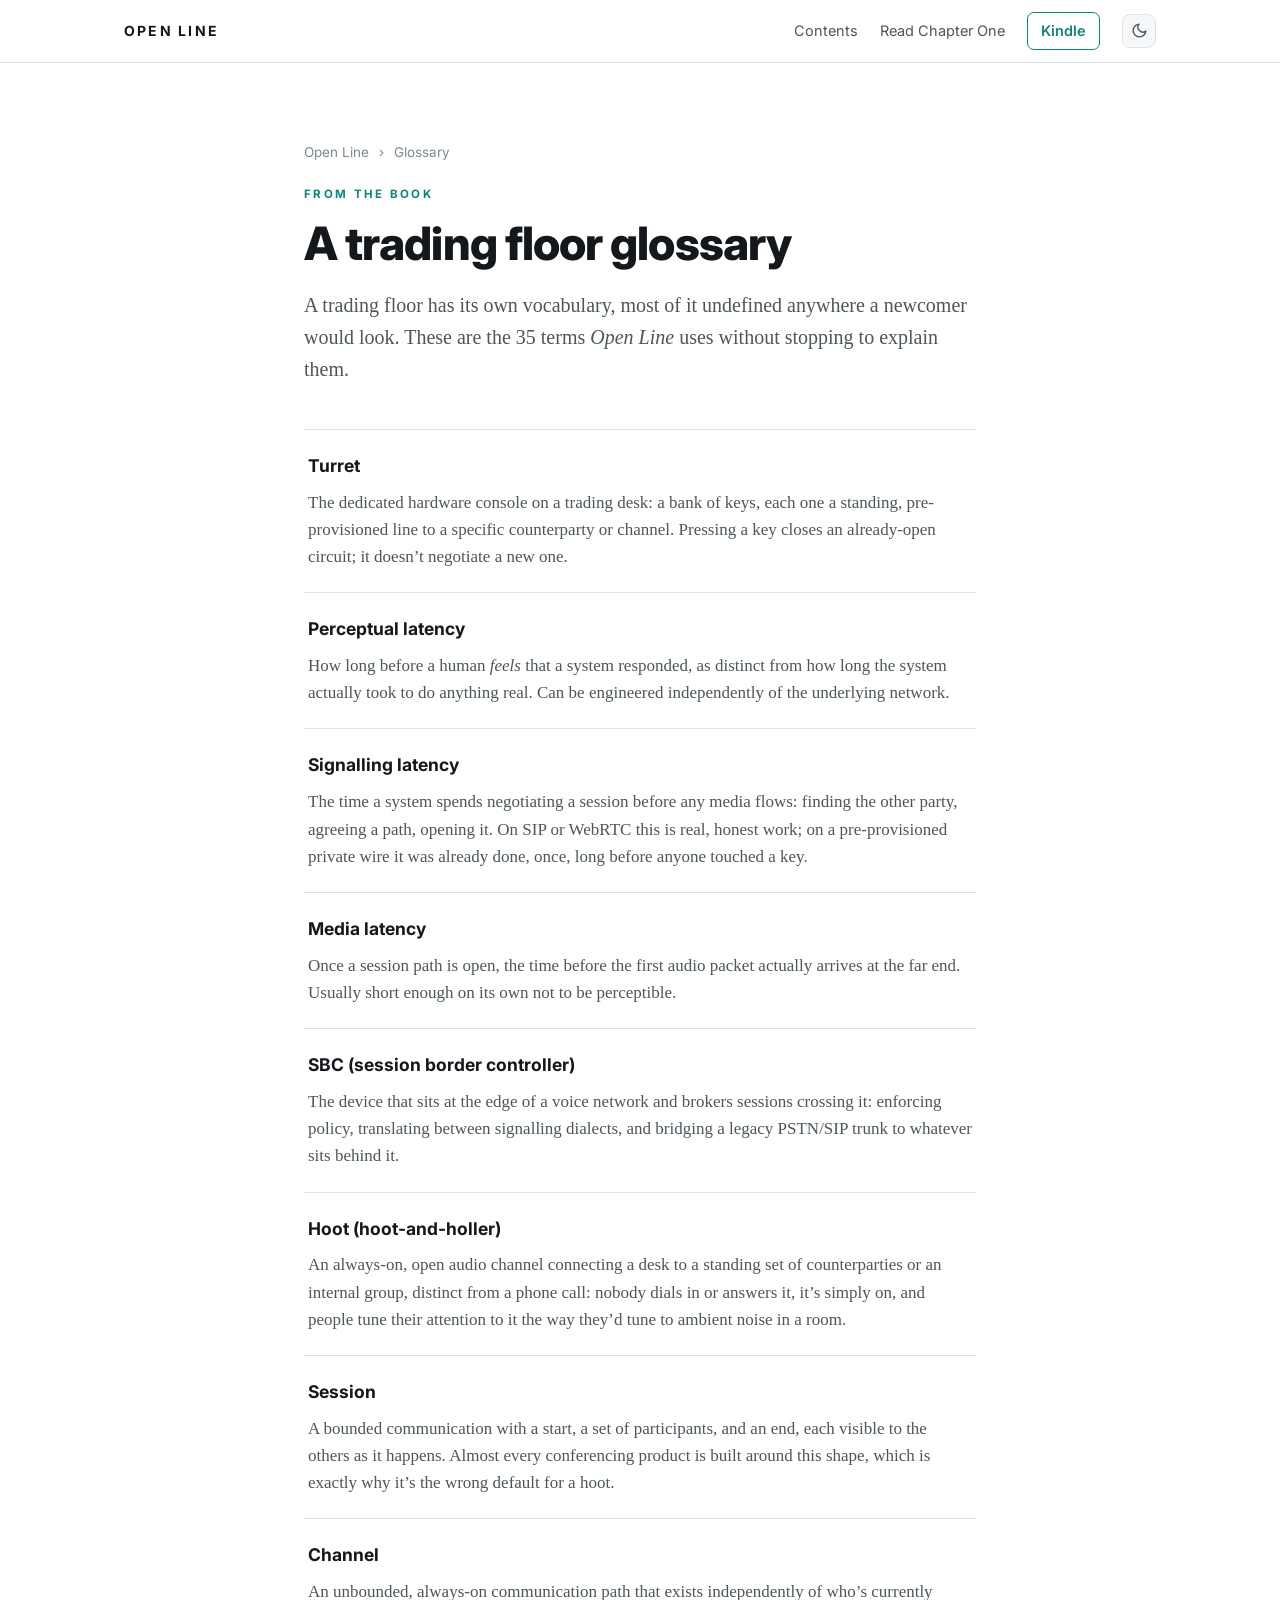
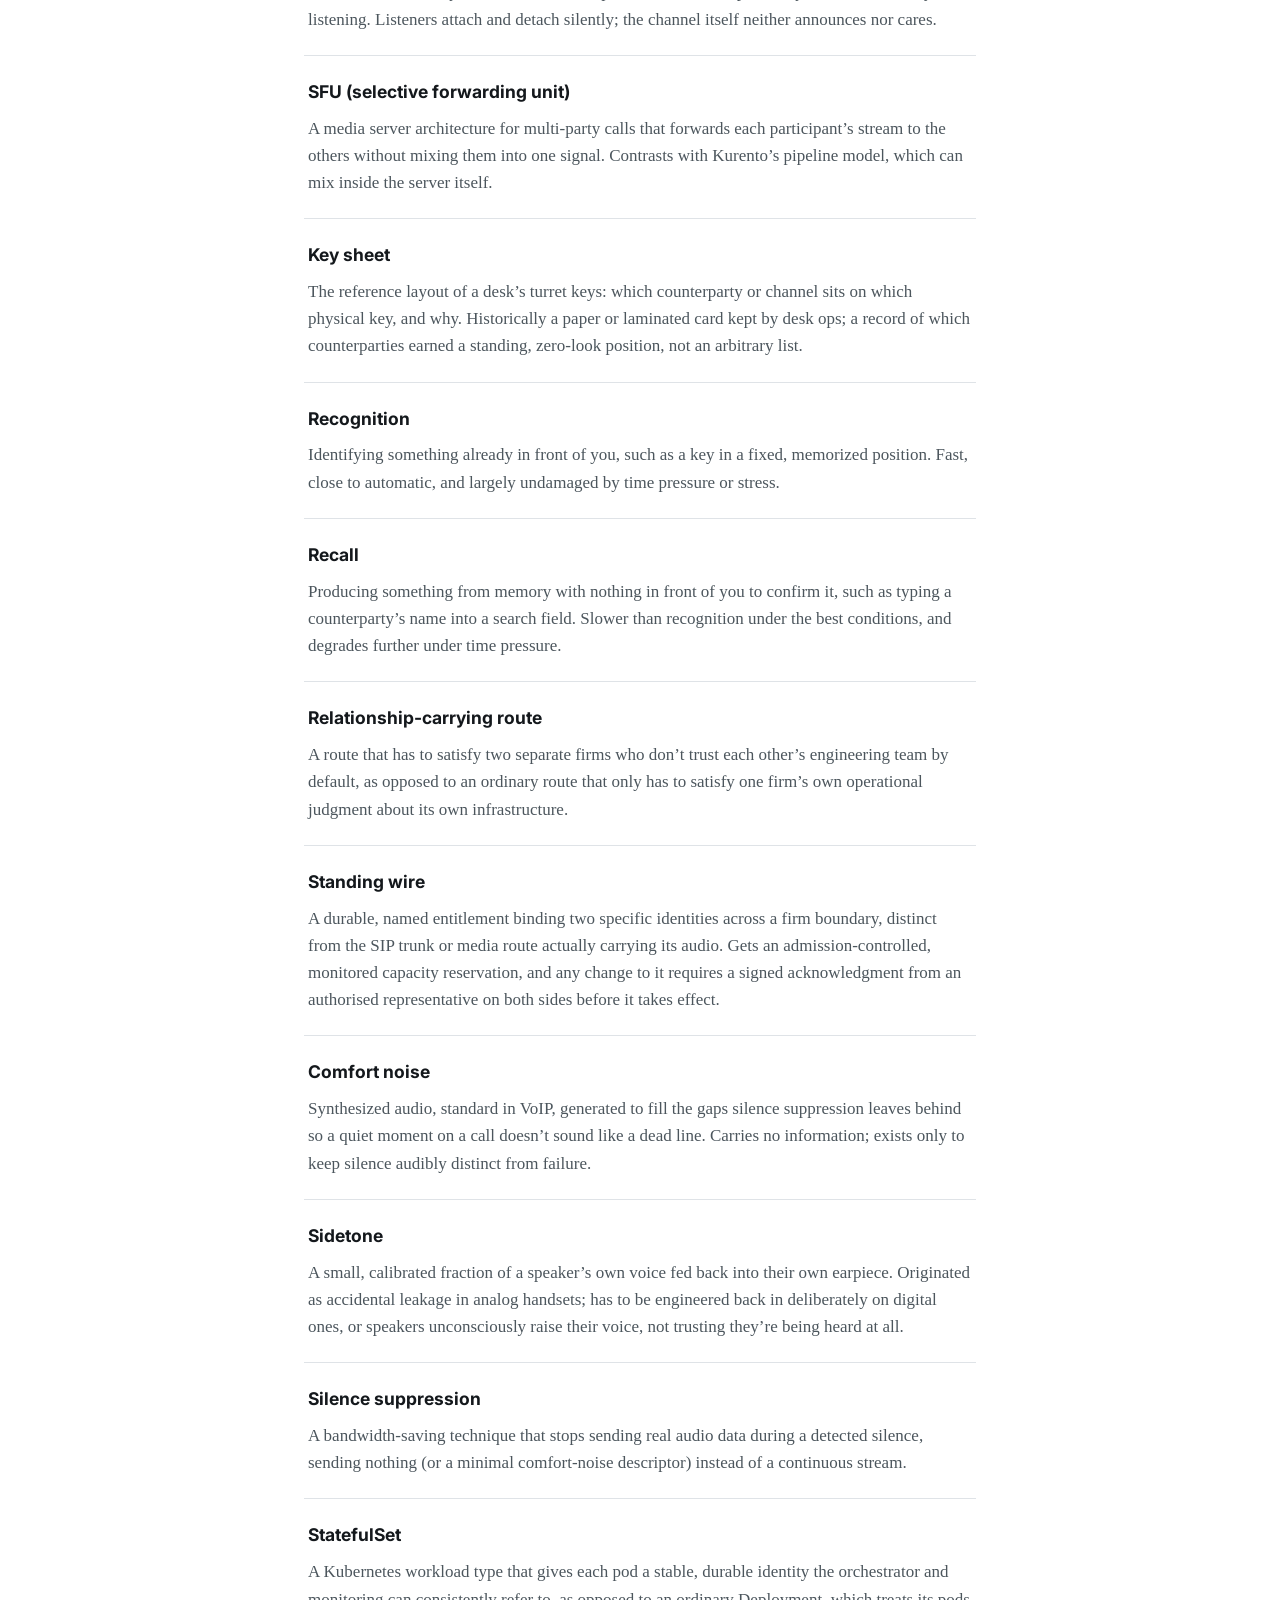
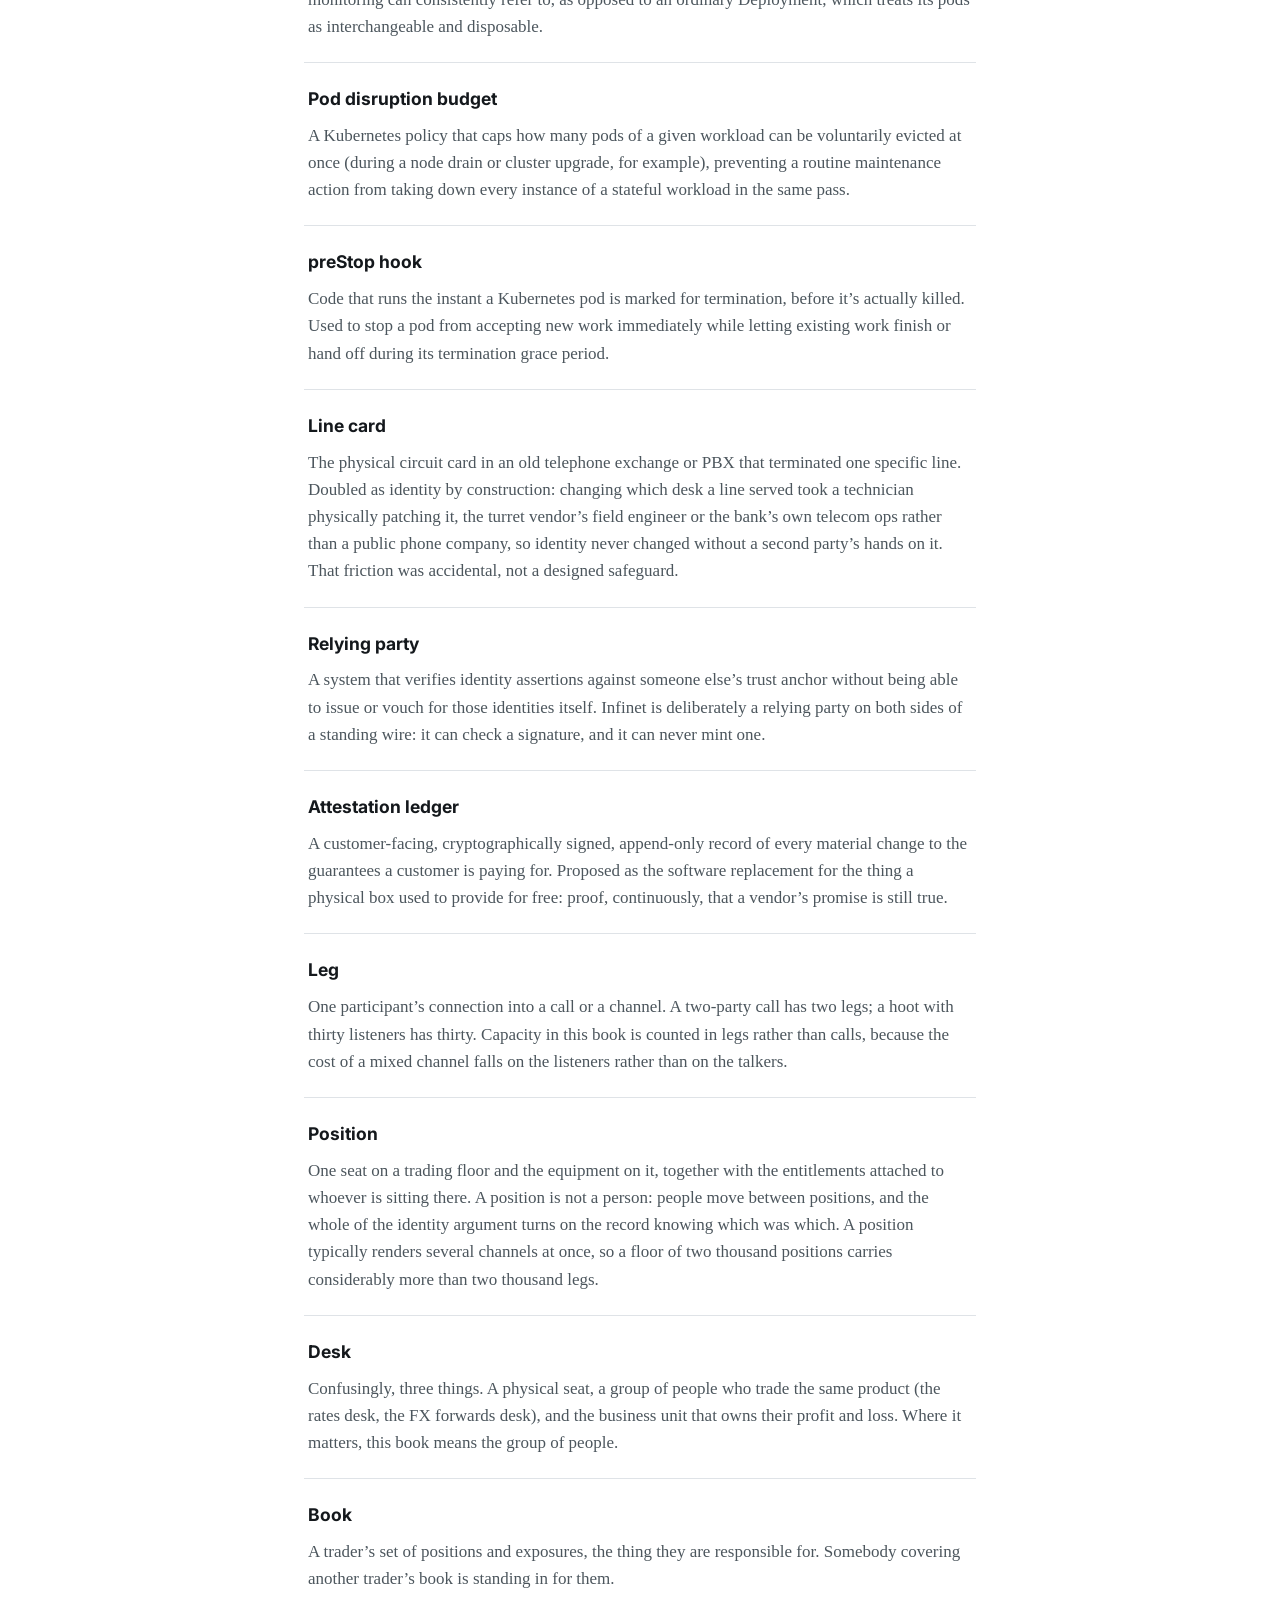
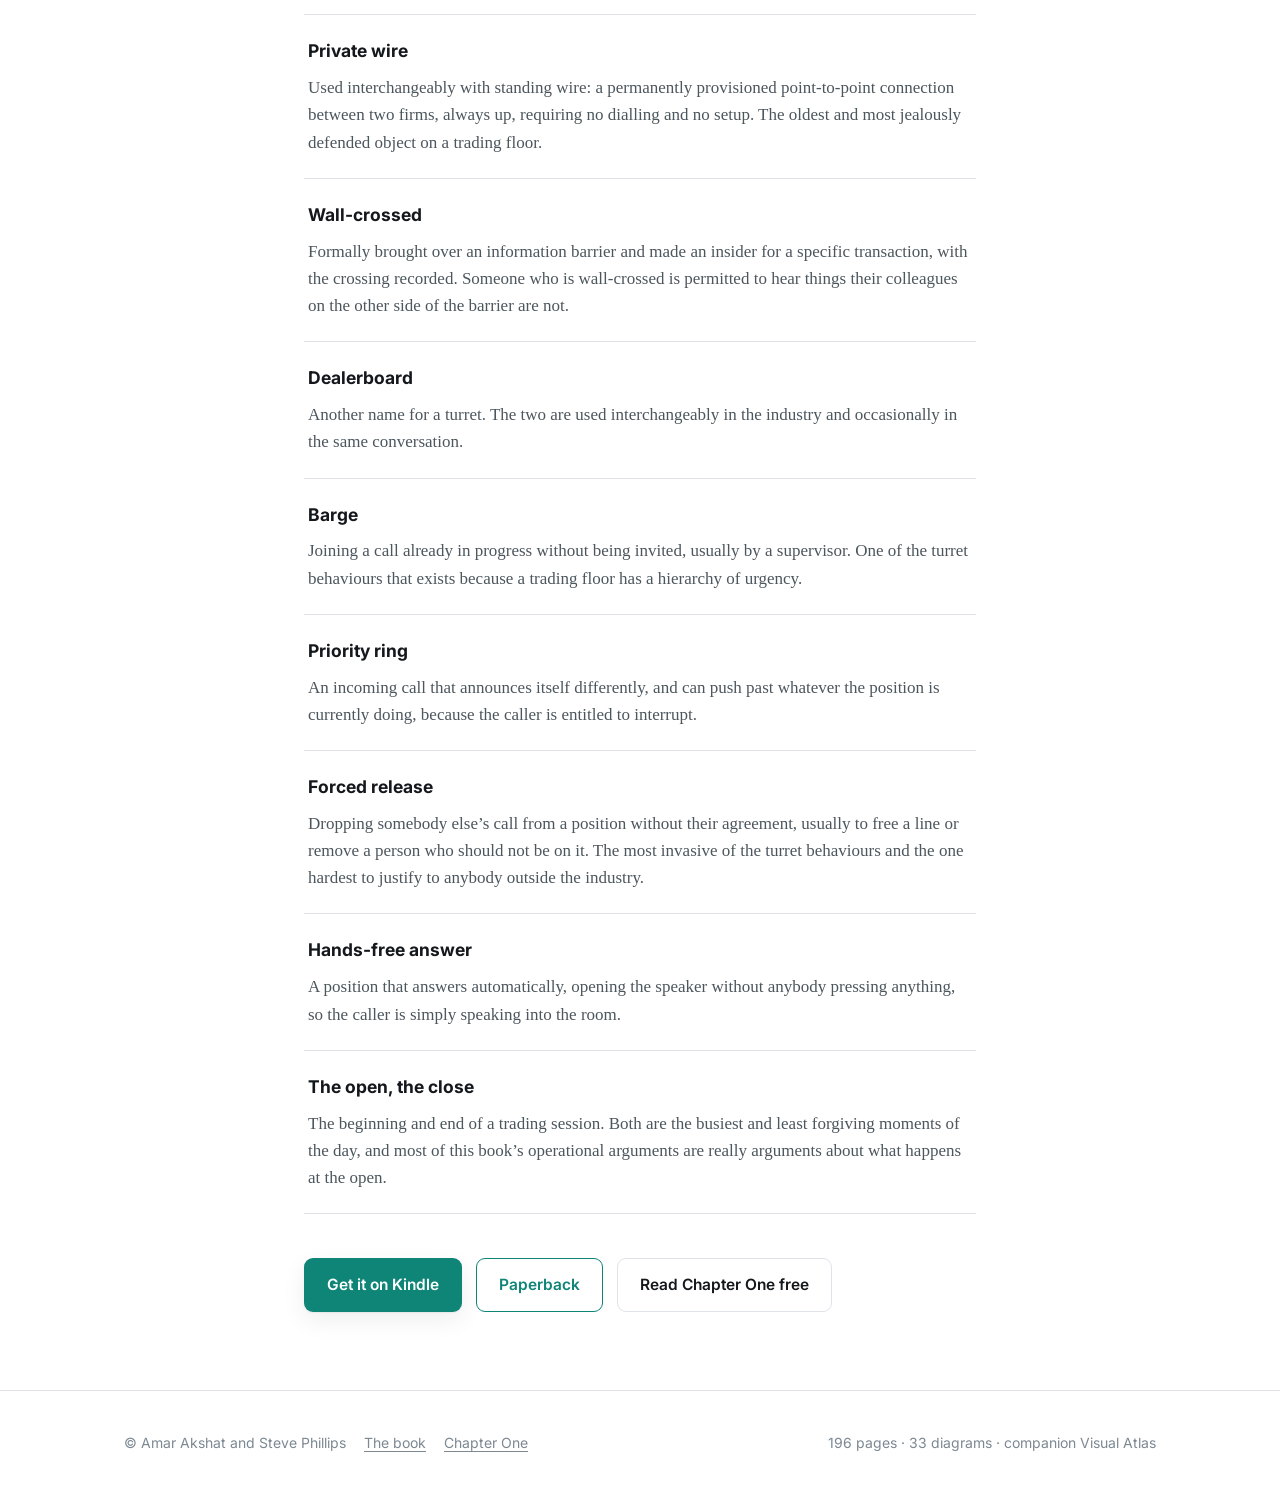
==== commit 98db858a: "Add the paperback edition alongside the Kindle" ====
--- a/glossary/index.html
+++ b/glossary/index.html
@@ -264,7 +264,7 @@
     <a class="brand" href="../">Open&nbsp;Line</a>
     <div class="nav-links">
       <a href="../#contents" class="hide-sm">Contents</a>
-      <a href="../read/">Read Chapter One</a>
+      <a href="../read/" class="hide-xs">Read Chapter One</a>
       <a class="nav-buy" href="https://www.amazon.com/Open-Line-Rebuilding-trading-floor-Kubernetes-ebook/dp/B0HHG6NGFH/" target="_blank" rel="noopener">Kindle</a>
       <button class="themer" id="themer" type="button" aria-label="Switch between light and dark theme">
         <svg class="i-moon" viewBox="0 0 24 24" fill="none" stroke="currentColor" stroke-width="2" stroke-linecap="round" stroke-linejoin="round" aria-hidden="true"><path d="M21 12.79A9 9 0 1 1 11.21 3 7 7 0 0 0 21 12.79z"/></svg>
@@ -427,6 +427,7 @@
     </dl>
     <div class="cta-row" style="margin-top:44px">
       <a class="btn btn-primary" href="https://www.amazon.com/Open-Line-Rebuilding-trading-floor-Kubernetes-ebook/dp/B0HHG6NGFH/" target="_blank" rel="noopener">Get it on Kindle</a>
+      <a class="btn btn-ghost btn-buy" href="https://www.amazon.com/Open-Line-Rebuilding-trading-floor-Kubernetes/dp/B0HHZTL4HN/" target="_blank" rel="noopener">Paperback</a>
       <a class="btn btn-ghost" href="../read/">Read Chapter One free</a>
     </div>
   </div>
--- a/assets/style.css
+++ b/assets/style.css
@@ -1,4 +1,4 @@
-/* Open Line — book site
+/* Open Line book site
    Light by default, dark by toggle or system preference. */
 
 :root {
@@ -103,6 +103,7 @@
 .nav-links { margin-left: auto; display: flex; align-items: center; gap: 22px; }
 .nav-links a {
   color: var(--ink-soft); text-decoration: none; font-size: 14.5px;
+  white-space: nowrap;            /* a wrapped nav link doubles the bar height */
 }
 .nav-links a:hover { color: var(--ink); }
 .nav-links a.nav-buy {
@@ -111,6 +112,13 @@
 }
 .nav-links a.nav-buy:hover { background: var(--teal); color: #fff; }
 @media (max-width: 720px) { .nav-links a.hide-sm { display: none; } }
+/* below this the bar cannot hold brand, both links, the button and the toggle */
+@media (max-width: 620px) {
+  .nav-links a.hide-xs { display: none; }
+  .nav-links { gap: 14px; }
+  .nav-in { gap: 12px; padding-inline: 16px; }
+  .brand { font-size: 13px; letter-spacing: .12em; }
+}
 
 .themer {
   border: 1px solid var(--rule); background: var(--bg-alt); color: var(--ink-soft);
@@ -142,6 +150,8 @@
 .btn-primary:hover { background: color-mix(in srgb, var(--teal) 88%, #000); }
 .btn-ghost { background: transparent; color: var(--ink); border-color: var(--rule); }
 .btn-ghost:hover { border-color: var(--ink-faint); }
+.btn-ghost.btn-buy { border-color: var(--teal); color: var(--teal); }
+.btn-ghost.btn-buy:hover { background: var(--teal); color: #fff; border-color: var(--teal); }
 
 /* ---------- hero ---------- */
 
@@ -155,12 +165,6 @@
 .hero-grid {
   display: grid; grid-template-columns: 1.15fr .85fr; gap: 60px; align-items: center;
 }
-@media (max-width: 900px) {
-  .hero { padding: 52px 0 56px; }
-  .hero-grid { grid-template-columns: 1fr; gap: 44px; }
-  .hero-art { order: -1; justify-content: center; }
-  .hero-art img { max-height: 340px; }
-}
 
 .kicker {
   font-size: 12px; letter-spacing: .22em; text-transform: uppercase;
@@ -192,6 +196,17 @@
 .hero-art img:hover { transform: perspective(1400px) rotateY(-4deg) rotateX(1deg); }
 @media (prefers-reduced-motion: reduce) { .hero-art img { transform: none; } }
 
+@media (max-width: 900px) {
+  .hero { padding: 52px 0 56px; }
+  .hero-grid { grid-template-columns: 1fr; gap: 40px; }
+  /* title and buttons lead; the cover follows them */
+  .hero-art { justify-content: center; }
+  .hero-art img { max-height: 340px; }
+}
+@media (max-width: 620px) {
+  .hero-art img { max-height: 300px; }
+}
+
 /* ---------- generic section ---------- */
 
 section { padding: 78px 0; }
@@ -241,6 +256,12 @@
   overflow: hidden; box-shadow: var(--shadow);
 }
 figure.fig img { width: 100%; }
+figure.fig a { display: block; }
+figure.fig .zoom {
+  font: 600 12px/1 var(--sans); color: var(--ink-faint);
+  padding: 0 18px 14px; background: var(--bg); display: none;
+}
+@media (max-width: 780px) { figure.fig .zoom { display: block; } }
 figure.fig figcaption {
   font-size: 14px; color: var(--ink-soft); padding: 14px 18px 16px;
   background: var(--bg); border-top: 1px solid var(--rule);
@@ -356,7 +377,8 @@
   aspect-ratio: 10 / 7;
   perspective: 2600px;
 }
-@media (max-width: 820px) { .book { aspect-ratio: 3 / 4; } }
+@media (max-width: 820px) { .book { aspect-ratio: 2 / 3; } }
+@media (max-width: 820px) and (max-height: 700px) { .book { aspect-ratio: 3 / 4; } }
 
 .leaf-stack { position: absolute; inset: 0; transform-style: preserve-3d; }
 
@@ -468,6 +490,8 @@
 .progress i { display: block; height: 100%; width: 0; background: var(--amber); transition: width .5s ease; }
 
 .hint { text-align: center; font-size: 13.5px; color: var(--ink-faint); padding: 0 16px 40px; }
+.hint .kb { display: inline; }
+@media (max-width: 620px) { .hint .kb { display: none; } .hint .tap::after { content: ' to turn the page.'; } }
 .hint kbd {
   font: 600 12px/1 var(--mono); border: 1px solid var(--rule); border-bottom-width: 2px;
   border-radius: 5px; padding: 3px 6px; background: var(--bg); color: var(--ink-soft);
